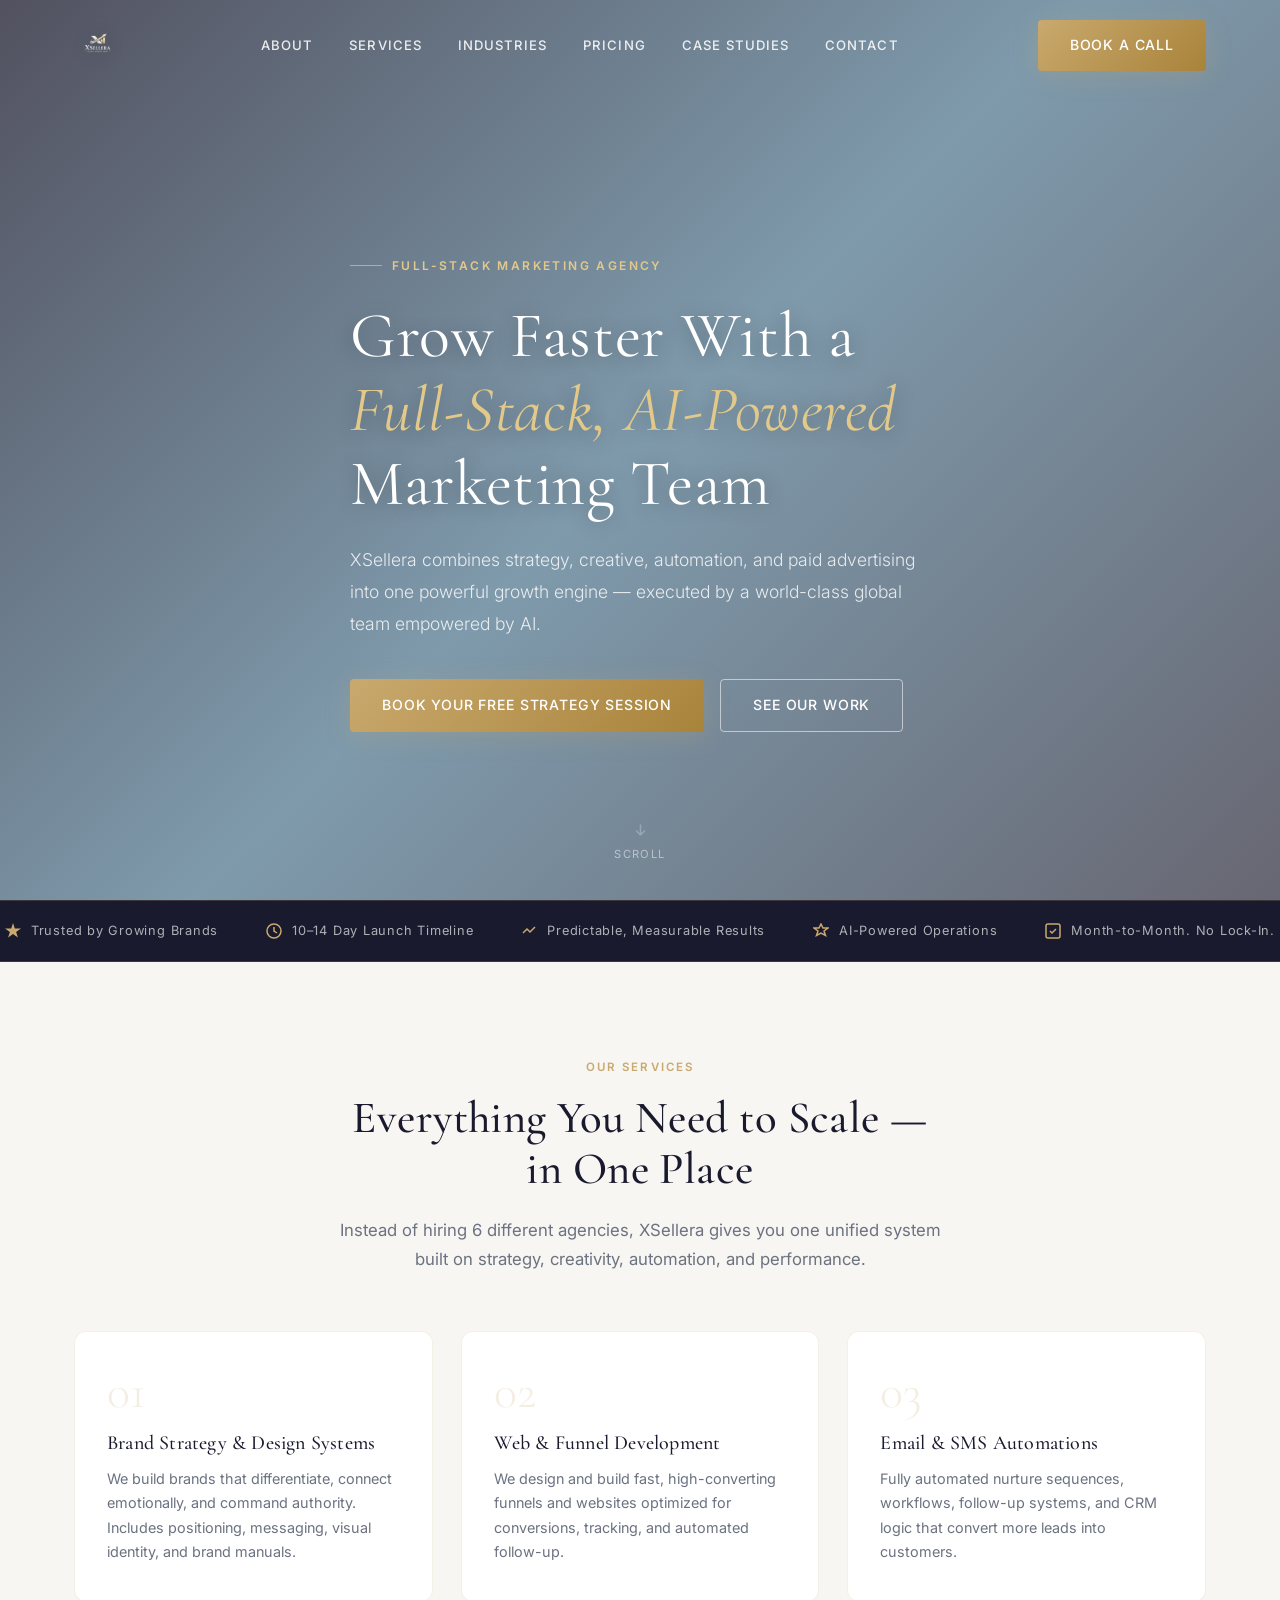
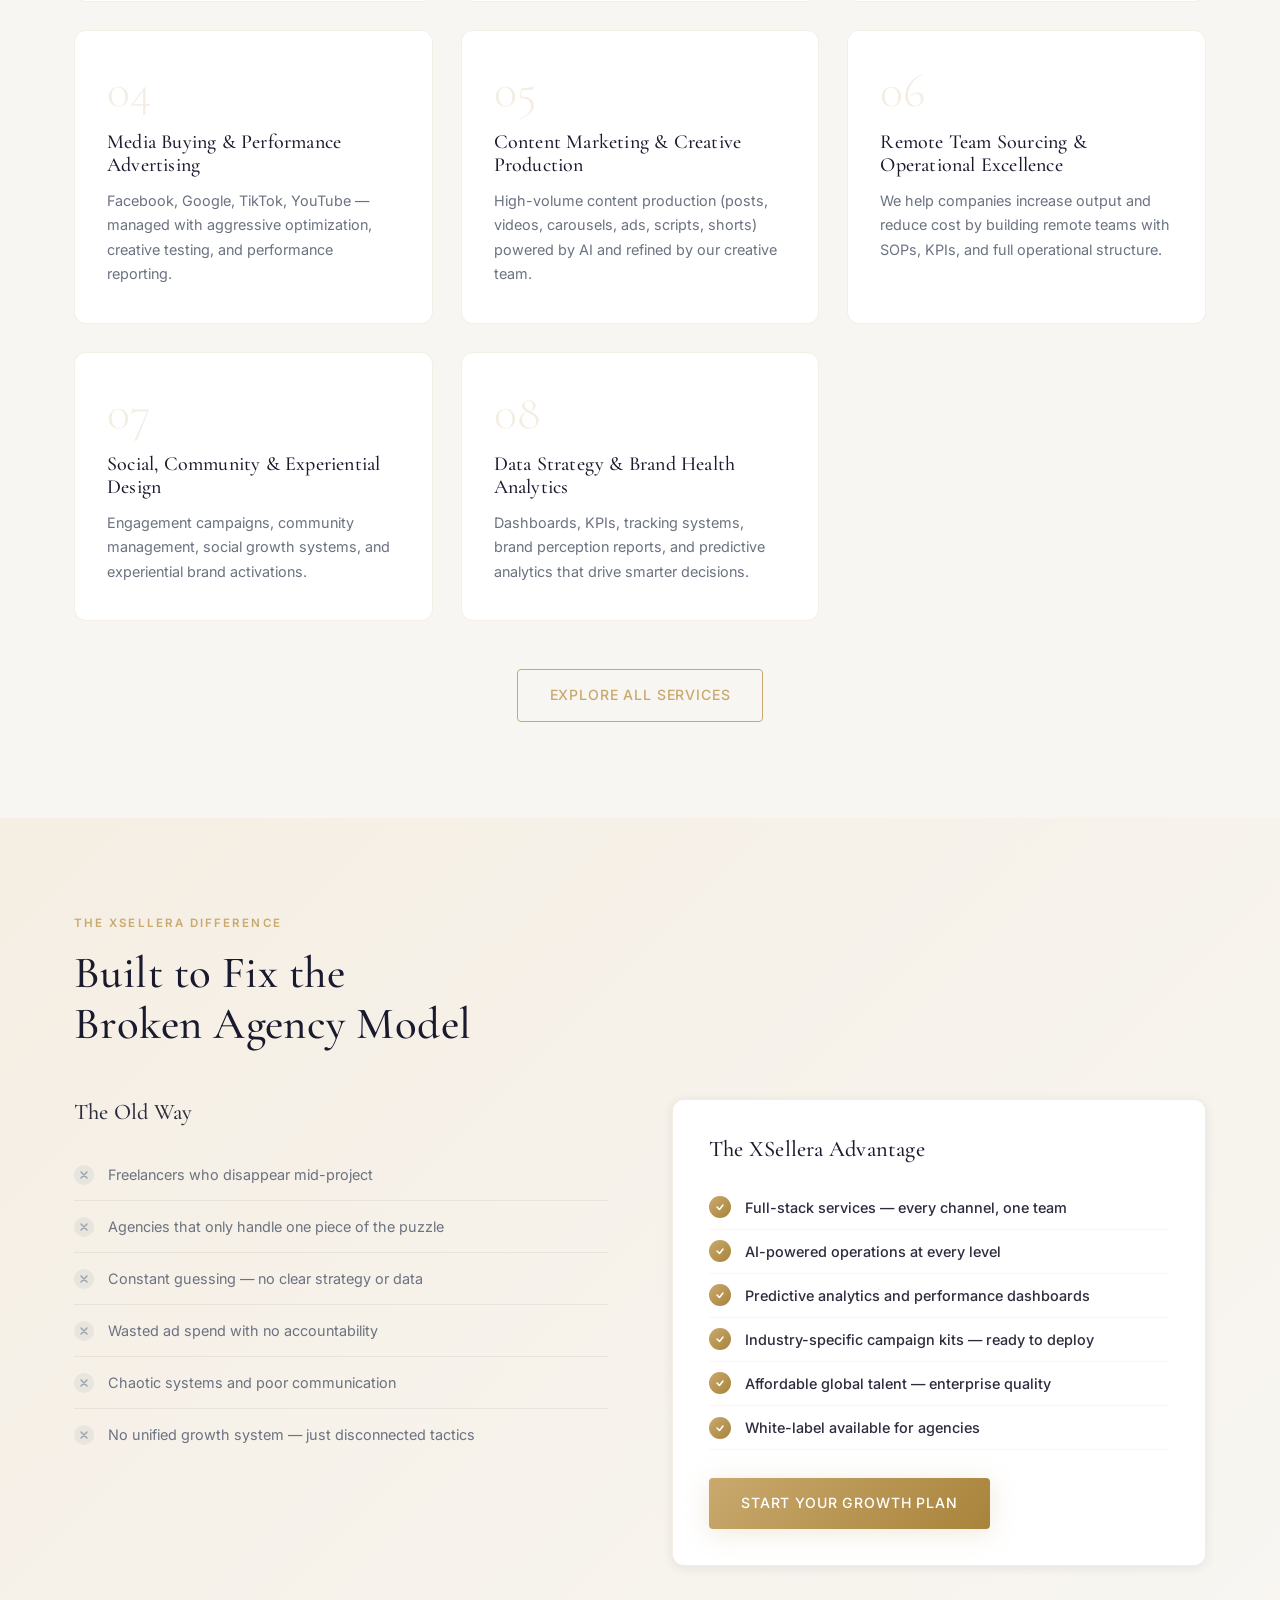
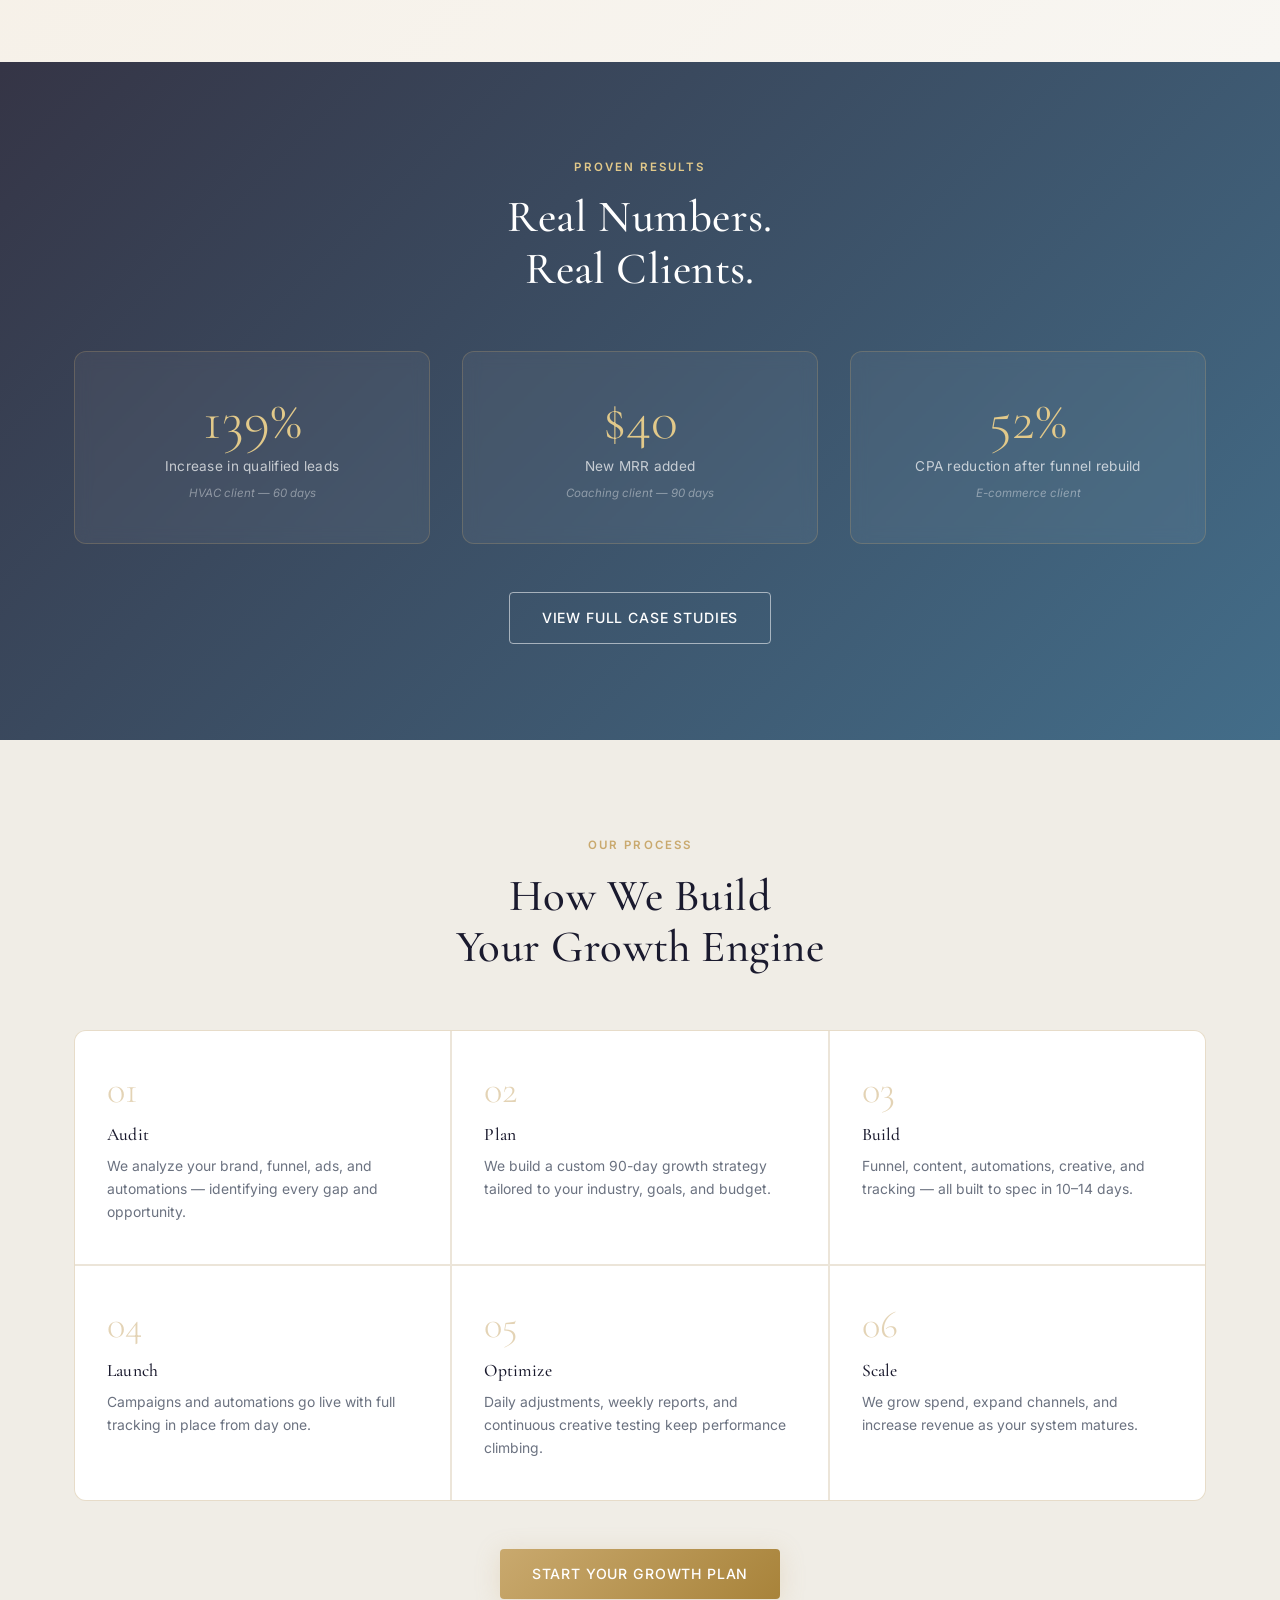
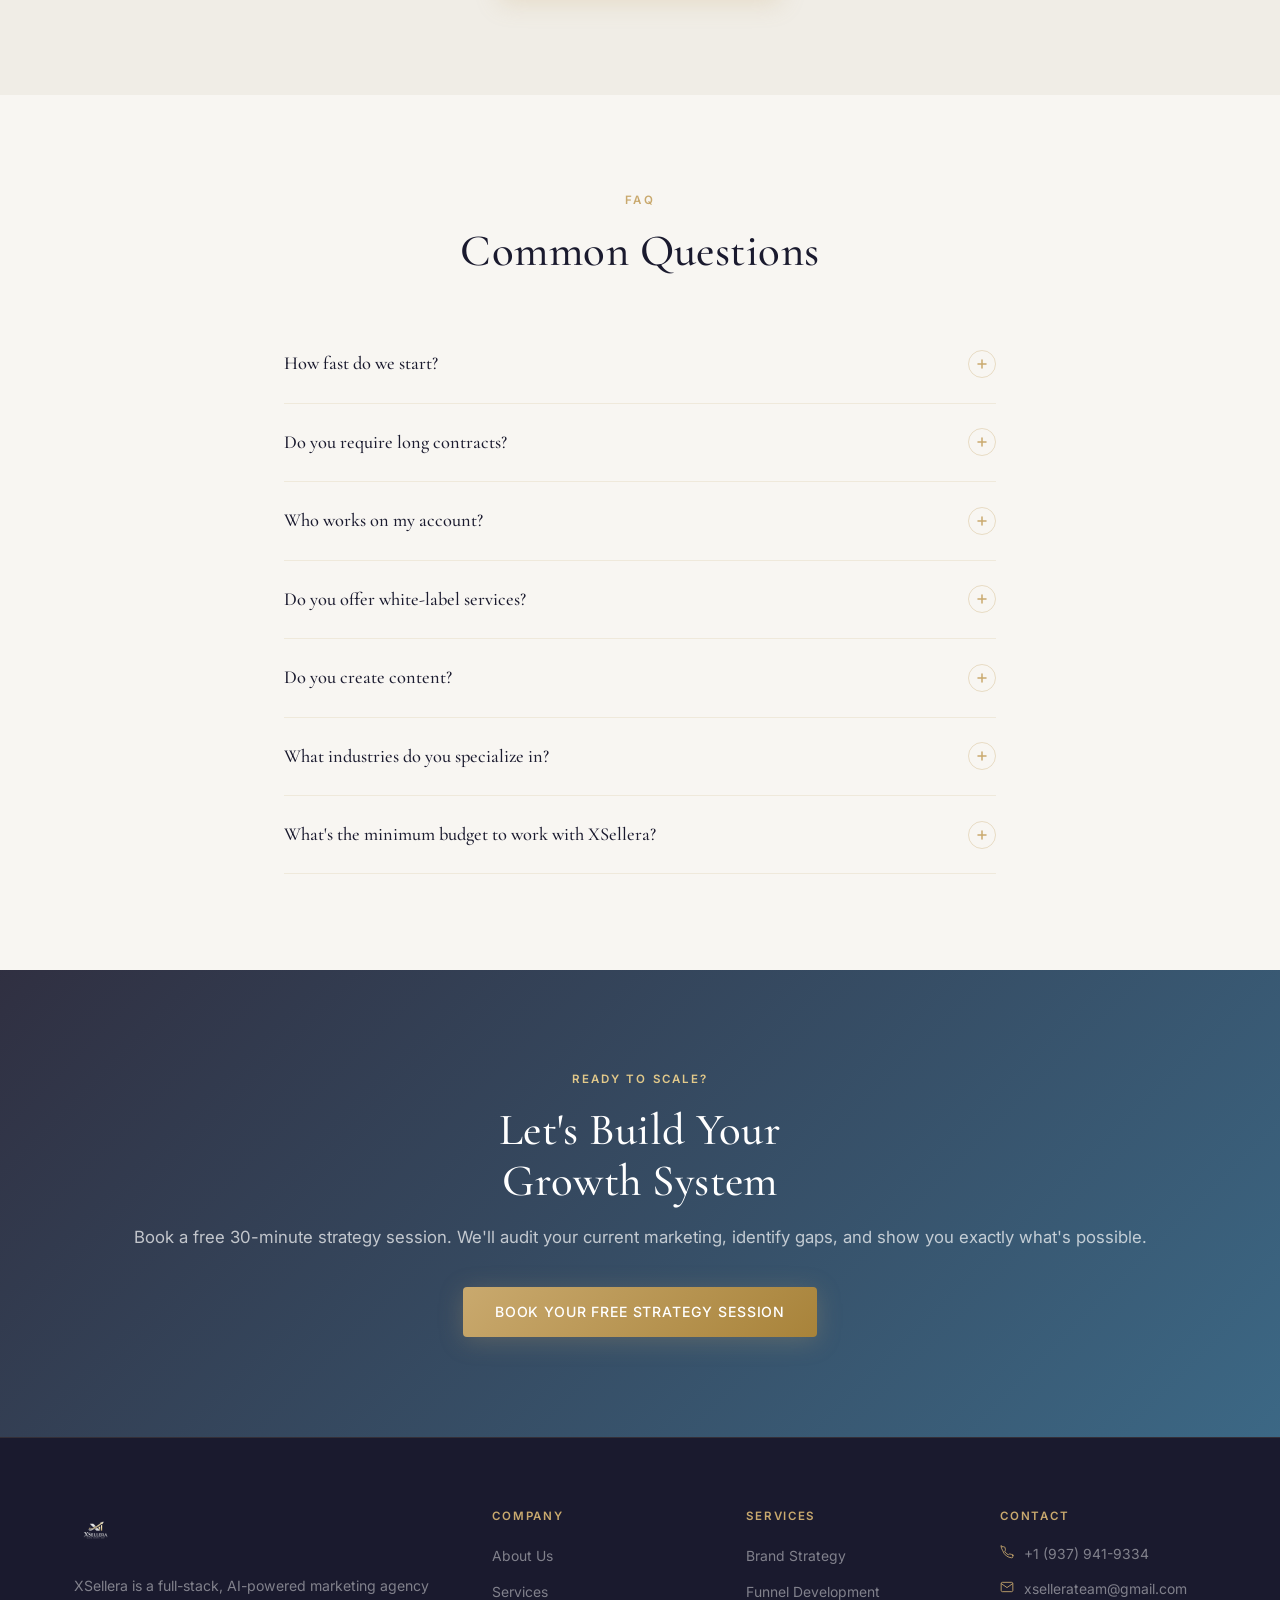
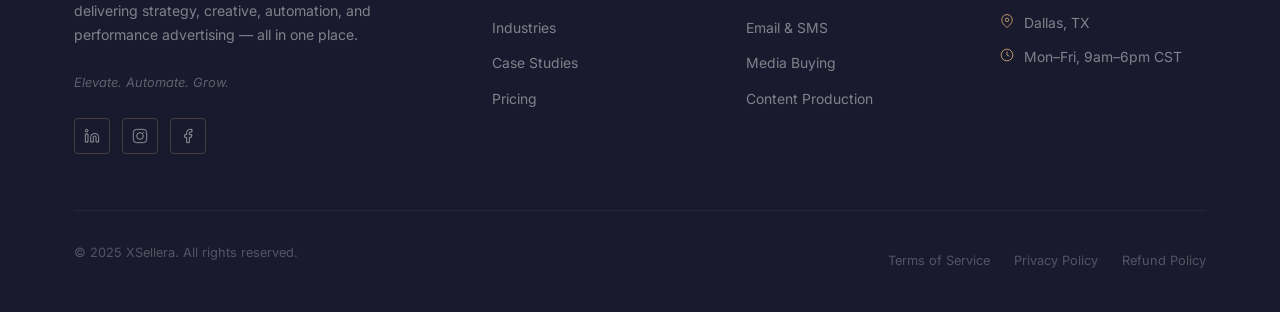
==== index.html @ cd5bc564 "Initial XSellera website launch" ====
<!DOCTYPE html>
<html lang="en">
<head>
  <meta charset="UTF-8" />
  <meta name="viewport" content="width=device-width, initial-scale=1.0" />
  <title>XSellera — Elevate. Automate. Grow.</title>
  <meta name="description" content="XSellera combines strategy, creative, automation, and paid advertising into one powerful growth engine — executed by a world-class global team empowered by AI." />
  <link rel="stylesheet" href="css/style.css" />
  <link rel="icon" type="image/png" href="images/XSellera_logo2.png" />
</head>
<body>

<!-- ── NAVIGATION ── -->
<nav class="nav" id="nav">
  <div class="nav-inner">
    <a href="index.html" class="nav-logo">
      <img src="images/XSellera_logo2.png" alt="XSellera" />
    </a>
    <div class="nav-links">
      <a href="about.html">About</a>
      <a href="services.html">Services</a>
      <a href="industries.html">Industries</a>
      <a href="pricing.html">Pricing</a>
      <a href="case-studies.html">Case Studies</a>
      <a href="contact.html">Contact</a>
    </div>
    <div class="nav-cta">
      <a href="https://calendar.app.google/ZjDUH3MxkTVkKUDi7" target="_blank" class="btn btn-primary">Book a Call</a>
    </div>
    <div class="nav-hamburger" id="hamburger" aria-label="Menu">
      <span></span><span></span><span></span>
    </div>
  </div>
</nav>

<!-- ── MOBILE MENU ── -->
<div class="mobile-menu" id="mobileMenu">
  <button class="mobile-close" id="mobileClose">&times;</button>
  <a href="about.html">About</a>
  <a href="services.html">Services</a>
  <a href="industries.html">Industries</a>
  <a href="pricing.html">Pricing</a>
  <a href="case-studies.html">Case Studies</a>
  <a href="contact.html">Contact</a>
  <a href="https://calendar.app.google/ZjDUH3MxkTVkKUDi7" target="_blank" class="btn btn-primary" style="margin-top:16px;">Book a Call</a>
</div>

<!-- ── HERO ── -->
<section class="hero">
  <div class="hero-bg" style="background-image: url('https://images.unsplash.com/photo-1505118380757-91f5f5632de0?w=1920&q=85&fit=crop');"></div>
  <div class="hero-overlay"></div>
  <div class="hero-content container">
    <div class="hero-tag">Full-Stack Marketing Agency</div>
    <h1>Grow Faster With a<br><em>Full-Stack, AI-Powered</em><br>Marketing Team</h1>
    <p class="hero-sub">XSellera combines strategy, creative, automation, and paid advertising into one powerful growth engine — executed by a world-class global team empowered by AI.</p>
    <div class="hero-ctas">
      <a href="https://calendar.app.google/ZjDUH3MxkTVkKUDi7" target="_blank" class="btn btn-primary">Book Your Free Strategy Session</a>
      <a href="case-studies.html" class="btn btn-outline">See Our Work</a>
    </div>
  </div>
  <div class="hero-scroll">
    <svg width="16" height="16" viewBox="0 0 16 16" fill="none"><path d="M8 3v10M4 9l4 4 4-4" stroke="currentColor" stroke-width="1.5" stroke-linecap="round" stroke-linejoin="round"/></svg>
    Scroll
  </div>
</section>

<!-- ── TRUST BAR ── -->
<div class="trust-bar">
  <div class="trust-bar-inner">
    <div class="trust-item">
      <svg width="16" height="16" viewBox="0 0 16 16" fill="currentColor"><path d="M8 0l1.8 5.4H16l-4.9 3.5 1.8 5.5L8 11 3.1 14.4l1.8-5.5L0 5.4h6.2z"/></svg>
      Trusted by Growing Brands
    </div>
    <div class="trust-item">
      <svg width="16" height="16" viewBox="0 0 16 16" fill="none" stroke="currentColor" stroke-width="1.5"><circle cx="8" cy="8" r="7"/><path d="M8 4v4l3 2"/></svg>
      10–14 Day Launch Timeline
    </div>
    <div class="trust-item">
      <svg width="16" height="16" viewBox="0 0 16 16" fill="none" stroke="currentColor" stroke-width="1.5"><path d="M2 10l4-4 3 3 5-5"/></svg>
      Predictable, Measurable Results
    </div>
    <div class="trust-item">
      <svg width="16" height="16" viewBox="0 0 16 16" fill="none" stroke="currentColor" stroke-width="1.5"><path d="M8 1l2 4h5l-4 3 1.5 4.5L8 10l-4.5 2.5L5 8 1 5h5z"/></svg>
      AI-Powered Operations
    </div>
    <div class="trust-item">
      <svg width="16" height="16" viewBox="0 0 16 16" fill="none" stroke="currentColor" stroke-width="1.5"><rect x="1" y="1" width="14" height="14" rx="2"/><path d="M5 8l2 2 4-4"/></svg>
      Month-to-Month. No Lock-In.
    </div>
  </div>
</div>

<!-- ── WHAT WE DO ── -->
<section class="section services-section">
  <div class="container">
    <div class="text-center" style="margin-bottom: 56px;">
      <span class="section-label">Our Services</span>
      <h2 class="section-title fade-up">Everything You Need to Scale —<br>in One Place</h2>
      <p class="section-subtitle fade-up fade-up-delay-1" style="margin: 0 auto;">Instead of hiring 6 different agencies, XSellera gives you one unified system built on strategy, creativity, automation, and performance.</p>
    </div>
    <div class="grid-auto">
      <div class="service-card fade-up">
        <div class="service-number">01</div>
        <h3>Brand Strategy &amp; Design Systems</h3>
        <p>We build brands that differentiate, connect emotionally, and command authority. Includes positioning, messaging, visual identity, and brand manuals.</p>
      </div>
      <div class="service-card fade-up fade-up-delay-1">
        <div class="service-number">02</div>
        <h3>Web &amp; Funnel Development</h3>
        <p>We design and build fast, high-converting funnels and websites optimized for conversions, tracking, and automated follow-up.</p>
      </div>
      <div class="service-card fade-up fade-up-delay-2">
        <div class="service-number">03</div>
        <h3>Email &amp; SMS Automations</h3>
        <p>Fully automated nurture sequences, workflows, follow-up systems, and CRM logic that convert more leads into customers.</p>
      </div>
      <div class="service-card fade-up">
        <div class="service-number">04</div>
        <h3>Media Buying &amp; Performance Advertising</h3>
        <p>Facebook, Google, TikTok, YouTube — managed with aggressive optimization, creative testing, and performance reporting.</p>
      </div>
      <div class="service-card fade-up fade-up-delay-1">
        <div class="service-number">05</div>
        <h3>Content Marketing &amp; Creative Production</h3>
        <p>High-volume content production (posts, videos, carousels, ads, scripts, shorts) powered by AI and refined by our creative team.</p>
      </div>
      <div class="service-card fade-up fade-up-delay-2">
        <div class="service-number">06</div>
        <h3>Remote Team Sourcing &amp; Operational Excellence</h3>
        <p>We help companies increase output and reduce cost by building remote teams with SOPs, KPIs, and full operational structure.</p>
      </div>
      <div class="service-card fade-up">
        <div class="service-number">07</div>
        <h3>Social, Community &amp; Experiential Design</h3>
        <p>Engagement campaigns, community management, social growth systems, and experiential brand activations.</p>
      </div>
      <div class="service-card fade-up fade-up-delay-1">
        <div class="service-number">08</div>
        <h3>Data Strategy &amp; Brand Health Analytics</h3>
        <p>Dashboards, KPIs, tracking systems, brand perception reports, and predictive analytics that drive smarter decisions.</p>
      </div>
    </div>
    <div class="text-center" style="margin-top: 48px;">
      <a href="services.html" class="btn btn-outline-gold">Explore All Services</a>
    </div>
  </div>
</section>

<!-- ── WHY XSELLERA ── -->
<section class="section why-section">
  <div class="container">
    <span class="section-label">The XSellera Difference</span>
    <h2 class="section-title fade-up">Built to Fix the<br>Broken Agency Model</h2>
    <div class="why-split" style="margin-top: 48px;">
      <div class="why-problems fade-up">
        <h3>The Old Way</h3>
        <div class="problem-item">
          <div class="problem-icon"><svg width="10" height="10" viewBox="0 0 10 10" fill="none"><path d="M2 2l6 6M8 2L2 8" stroke="currentColor" stroke-width="1.5" stroke-linecap="round"/></svg></div>
          <p>Freelancers who disappear mid-project</p>
        </div>
        <div class="problem-item">
          <div class="problem-icon"><svg width="10" height="10" viewBox="0 0 10 10" fill="none"><path d="M2 2l6 6M8 2L2 8" stroke="currentColor" stroke-width="1.5" stroke-linecap="round"/></svg></div>
          <p>Agencies that only handle one piece of the puzzle</p>
        </div>
        <div class="problem-item">
          <div class="problem-icon"><svg width="10" height="10" viewBox="0 0 10 10" fill="none"><path d="M2 2l6 6M8 2L2 8" stroke="currentColor" stroke-width="1.5" stroke-linecap="round"/></svg></div>
          <p>Constant guessing — no clear strategy or data</p>
        </div>
        <div class="problem-item">
          <div class="problem-icon"><svg width="10" height="10" viewBox="0 0 10 10" fill="none"><path d="M2 2l6 6M8 2L2 8" stroke="currentColor" stroke-width="1.5" stroke-linecap="round"/></svg></div>
          <p>Wasted ad spend with no accountability</p>
        </div>
        <div class="problem-item">
          <div class="problem-icon"><svg width="10" height="10" viewBox="0 0 10 10" fill="none"><path d="M2 2l6 6M8 2L2 8" stroke="currentColor" stroke-width="1.5" stroke-linecap="round"/></svg></div>
          <p>Chaotic systems and poor communication</p>
        </div>
        <div class="problem-item">
          <div class="problem-icon"><svg width="10" height="10" viewBox="0 0 10 10" fill="none"><path d="M2 2l6 6M8 2L2 8" stroke="currentColor" stroke-width="1.5" stroke-linecap="round"/></svg></div>
          <p>No unified growth system — just disconnected tactics</p>
        </div>
      </div>
      <div class="advantage-card fade-up fade-up-delay-1">
        <h3>The XSellera Advantage</h3>
        <div class="advantage-item">
          <div class="check"><svg width="10" height="10" viewBox="0 0 10 10" fill="none"><path d="M2 5l2.5 2.5L8 3" stroke="currentColor" stroke-width="1.5" stroke-linecap="round" stroke-linejoin="round"/></svg></div>
          <span>Full-stack services — every channel, one team</span>
        </div>
        <div class="advantage-item">
          <div class="check"><svg width="10" height="10" viewBox="0 0 10 10" fill="none"><path d="M2 5l2.5 2.5L8 3" stroke="currentColor" stroke-width="1.5" stroke-linecap="round" stroke-linejoin="round"/></svg></div>
          <span>AI-powered operations at every level</span>
        </div>
        <div class="advantage-item">
          <div class="check"><svg width="10" height="10" viewBox="0 0 10 10" fill="none"><path d="M2 5l2.5 2.5L8 3" stroke="currentColor" stroke-width="1.5" stroke-linecap="round" stroke-linejoin="round"/></svg></div>
          <span>Predictive analytics and performance dashboards</span>
        </div>
        <div class="advantage-item">
          <div class="check"><svg width="10" height="10" viewBox="0 0 10 10" fill="none"><path d="M2 5l2.5 2.5L8 3" stroke="currentColor" stroke-width="1.5" stroke-linecap="round" stroke-linejoin="round"/></svg></div>
          <span>Industry-specific campaign kits — ready to deploy</span>
        </div>
        <div class="advantage-item">
          <div class="check"><svg width="10" height="10" viewBox="0 0 10 10" fill="none"><path d="M2 5l2.5 2.5L8 3" stroke="currentColor" stroke-width="1.5" stroke-linecap="round" stroke-linejoin="round"/></svg></div>
          <span>Affordable global talent — enterprise quality</span>
        </div>
        <div class="advantage-item">
          <div class="check"><svg width="10" height="10" viewBox="0 0 10 10" fill="none"><path d="M2 5l2.5 2.5L8 3" stroke="currentColor" stroke-width="1.5" stroke-linecap="round" stroke-linejoin="round"/></svg></div>
          <span>White-label available for agencies</span>
        </div>
        <div style="margin-top: 28px;">
          <a href="https://calendar.app.google/ZjDUH3MxkTVkKUDi7" target="_blank" class="btn btn-primary">Start Your Growth Plan</a>
        </div>
      </div>
    </div>
  </div>
</section>

<!-- ── RESULTS ── -->
<section class="section results-section">
  <div class="results-overlay"></div>
  <div class="container">
    <div class="text-center" style="margin-bottom: 56px;">
      <span class="section-label" style="color: var(--gold-light);">Proven Results</span>
      <h2 class="section-title fade-up text-white">Real Numbers.<br>Real Clients.</h2>
    </div>
    <div class="grid-3">
      <div class="stat-card fade-up">
        <div class="stat-number" data-count="139" data-suffix="%">139%</div>
        <div class="stat-label">Increase in qualified leads</div>
        <div class="stat-context">HVAC client — 60 days</div>
      </div>
      <div class="stat-card fade-up fade-up-delay-1">
        <div class="stat-number" data-prefix="$" data-count="40">$40K</div>
        <div class="stat-label">New MRR added</div>
        <div class="stat-context">Coaching client — 90 days</div>
      </div>
      <div class="stat-card fade-up fade-up-delay-2">
        <div class="stat-number" data-count="52" data-suffix="%">52%</div>
        <div class="stat-label">CPA reduction after funnel rebuild</div>
        <div class="stat-context">E-commerce client</div>
      </div>
    </div>
    <div class="text-center" style="margin-top: 48px;">
      <a href="case-studies.html" class="btn btn-outline">View Full Case Studies</a>
    </div>
  </div>
</section>

<!-- ── HOW IT WORKS ── -->
<section class="section process-section">
  <div class="container">
    <div class="text-center" style="margin-bottom: 56px;">
      <span class="section-label">Our Process</span>
      <h2 class="section-title fade-up">How We Build<br>Your Growth Engine</h2>
    </div>
    <div class="process-grid fade-up">
      <div class="process-step">
        <div class="step-num">01</div>
        <h4>Audit</h4>
        <p>We analyze your brand, funnel, ads, and automations — identifying every gap and opportunity.</p>
      </div>
      <div class="process-step">
        <div class="step-num">02</div>
        <h4>Plan</h4>
        <p>We build a custom 90-day growth strategy tailored to your industry, goals, and budget.</p>
      </div>
      <div class="process-step">
        <div class="step-num">03</div>
        <h4>Build</h4>
        <p>Funnel, content, automations, creative, and tracking — all built to spec in 10–14 days.</p>
      </div>
      <div class="process-step">
        <div class="step-num">04</div>
        <h4>Launch</h4>
        <p>Campaigns and automations go live with full tracking in place from day one.</p>
      </div>
      <div class="process-step">
        <div class="step-num">05</div>
        <h4>Optimize</h4>
        <p>Daily adjustments, weekly reports, and continuous creative testing keep performance climbing.</p>
      </div>
      <div class="process-step">
        <div class="step-num">06</div>
        <h4>Scale</h4>
        <p>We grow spend, expand channels, and increase revenue as your system matures.</p>
      </div>
    </div>
    <div class="text-center" style="margin-top: 48px;">
      <a href="https://calendar.app.google/ZjDUH3MxkTVkKUDi7" target="_blank" class="btn btn-primary">Start Your Growth Plan</a>
    </div>
  </div>
</section>

<!-- ── FAQ ── -->
<section class="section faq-section">
  <div class="container" style="max-width: 760px;">
    <div class="text-center" style="margin-bottom: 48px;">
      <span class="section-label">FAQ</span>
      <h2 class="section-title fade-up">Common Questions</h2>
    </div>
    <div class="faq-item">
      <div class="faq-question">How fast do we start?<div class="faq-icon"><svg width="12" height="12" viewBox="0 0 12 12" fill="none"><path d="M6 2v8M2 6h8" stroke="currentColor" stroke-width="1.5" stroke-linecap="round"/></svg></div></div>
      <div class="faq-answer"><div class="faq-answer-inner">We launch within 10–14 days after onboarding is complete. Our team moves fast — you'll have a 90-day plan, funnel structure, and campaign setup ready before most agencies even finish their intake call.</div></div>
    </div>
    <div class="faq-item">
      <div class="faq-question">Do you require long contracts?<div class="faq-icon"><svg width="12" height="12" viewBox="0 0 12 12" fill="none"><path d="M6 2v8M2 6h8" stroke="currentColor" stroke-width="1.5" stroke-linecap="round"/></svg></div></div>
      <div class="faq-answer"><div class="faq-answer-inner">No. All services are month-to-month with a 30-day cancellation notice. We earn your continued business through results, not contractual obligations.</div></div>
    </div>
    <div class="faq-item">
      <div class="faq-question">Who works on my account?<div class="faq-icon"><svg width="12" height="12" viewBox="0 0 12 12" fill="none"><path d="M6 2v8M2 6h8" stroke="currentColor" stroke-width="1.5" stroke-linecap="round"/></svg></div></div>
      <div class="faq-answer"><div class="faq-answer-inner">A dedicated pod assigned to your brand: a Project Manager, Client Success Coordinator, Designer, Copywriter, Automation Specialist, and Media Buyer — all working under a single unified strategy.</div></div>
    </div>
    <div class="faq-item">
      <div class="faq-question">Do you offer white-label services?<div class="faq-icon"><svg width="12" height="12" viewBox="0 0 12 12" fill="none"><path d="M6 2v8M2 6h8" stroke="currentColor" stroke-width="1.5" stroke-linecap="round"/></svg></div></div>
      <div class="faq-answer"><div class="faq-answer-inner">Yes — we offer fully white-label services for agencies and consultants who want to resell our capabilities under their own brand. Contact us for partnership details.</div></div>
    </div>
    <div class="faq-item">
      <div class="faq-question">Do you create content?<div class="faq-icon"><svg width="12" height="12" viewBox="0 0 12 12" fill="none"><path d="M6 2v8M2 6h8" stroke="currentColor" stroke-width="1.5" stroke-linecap="round"/></svg></div></div>
      <div class="faq-answer"><div class="faq-answer-inner">Yes — we produce up to 30–60 content pieces per month depending on your plan: short-form videos, reels, carousels, ad creatives, scripts, and more. All powered by AI and refined by our creative team.</div></div>
    </div>
    <div class="faq-item">
      <div class="faq-question">What industries do you specialize in?<div class="faq-icon"><svg width="12" height="12" viewBox="0 0 12 12" fill="none"><path d="M6 2v8M2 6h8" stroke="currentColor" stroke-width="1.5" stroke-linecap="round"/></svg></div></div>
      <div class="faq-answer"><div class="faq-answer-inner">HVAC & Home Services, Real Estate, E-commerce, Coaching & Consulting, Construction & Trades, Transportation & Logistics, Medical & MedSpa, and Auto Repair. Each industry has a pre-built campaign kit ready to deploy.</div></div>
    </div>
    <div class="faq-item">
      <div class="faq-question">What's the minimum budget to work with XSellera?<div class="faq-icon"><svg width="12" height="12" viewBox="0 0 12 12" fill="none"><path d="M6 2v8M2 6h8" stroke="currentColor" stroke-width="1.5" stroke-linecap="round"/></svg></div></div>
      <div class="faq-answer"><div class="faq-answer-inner">Our Starter Package begins at $1,400/mo. We recommend a minimum ad spend of $1,500–$3,000/mo on top of the management fee to see meaningful results. Book a strategy call and we'll help you find the right fit.</div></div>
    </div>
  </div>
</section>

<!-- ── CTA BANNER ── -->
<section class="cta-banner">
  <div class="cta-overlay"></div>
  <div class="container">
    <span class="section-label" style="color: var(--gold-light);">Ready to Scale?</span>
    <h2>Let's Build Your<br>Growth System</h2>
    <p>Book a free 30-minute strategy session. We'll audit your current marketing, identify gaps, and show you exactly what's possible.</p>
    <a href="https://calendar.app.google/ZjDUH3MxkTVkKUDi7" target="_blank" class="btn btn-primary">Book Your Free Strategy Session</a>
  </div>
</section>

<!-- ── FOOTER ── -->
<footer class="footer">
  <div class="container">
    <div class="footer-grid">
      <div class="footer-brand">
        <img src="images/XSellera_logo2.png" alt="XSellera" />
        <p>XSellera is a full-stack, AI-powered marketing agency delivering strategy, creative, automation, and performance advertising — all in one place.</p>
        <p style="font-size:0.8rem; color: rgba(255,255,255,0.3); font-style:italic;">Elevate. Automate. Grow.</p>
        <div class="footer-social" style="margin-top: 16px;">
          <a href="#" class="social-link" aria-label="LinkedIn"><svg width="16" height="16" viewBox="0 0 24 24" fill="none" stroke="currentColor" stroke-width="1.5"><path d="M16 8a6 6 0 016 6v7h-4v-7a2 2 0 00-2-2 2 2 0 00-2 2v7h-4v-7a6 6 0 016-6zM2 9h4v12H2z"/><circle cx="4" cy="4" r="2"/></svg></a>
          <a href="#" class="social-link" aria-label="Instagram"><svg width="16" height="16" viewBox="0 0 24 24" fill="none" stroke="currentColor" stroke-width="1.5"><rect x="2" y="2" width="20" height="20" rx="5"/><circle cx="12" cy="12" r="5"/><circle cx="17.5" cy="6.5" r="1" fill="currentColor" stroke="none"/></svg></a>
          <a href="#" class="social-link" aria-label="Facebook"><svg width="16" height="16" viewBox="0 0 24 24" fill="none" stroke="currentColor" stroke-width="1.5"><path d="M18 2h-3a5 5 0 00-5 5v3H7v4h3v8h4v-8h3l1-4h-4V7a1 1 0 011-1h3z"/></svg></a>
        </div>
      </div>
      <div class="footer-col">
        <h5>Company</h5>
        <ul>
          <li><a href="about.html">About Us</a></li>
          <li><a href="services.html">Services</a></li>
          <li><a href="industries.html">Industries</a></li>
          <li><a href="case-studies.html">Case Studies</a></li>
          <li><a href="pricing.html">Pricing</a></li>
        </ul>
      </div>
      <div class="footer-col">
        <h5>Services</h5>
        <ul>
          <li><a href="services.html">Brand Strategy</a></li>
          <li><a href="services.html">Funnel Development</a></li>
          <li><a href="services.html">Email &amp; SMS</a></li>
          <li><a href="services.html">Media Buying</a></li>
          <li><a href="services.html">Content Production</a></li>
        </ul>
      </div>
      <div class="footer-col">
        <h5>Contact</h5>
        <div class="footer-contact-item">
          <svg width="14" height="14" viewBox="0 0 24 24" fill="none" stroke="currentColor" stroke-width="1.5"><path d="M22 16.92v3a2 2 0 01-2.18 2 19.79 19.79 0 01-8.63-3.07A19.5 19.5 0 014.69 9.81a19.79 19.79 0 01-3.07-8.67A2 2 0 013.6 3h3a2 2 0 012 1.72c.127.96.361 1.903.7 2.81a2 2 0 01-.45 2.11L7.91 10.6a16 16 0 006.29 6.29l.96-.96a2 2 0 012.11-.45c.907.339 1.85.573 2.81.7A2 2 0 0122 18.92v-2z"/></svg>
          <a href="tel:+19379419334">+1 (937) 941-9334</a>
        </div>
        <div class="footer-contact-item">
          <svg width="14" height="14" viewBox="0 0 24 24" fill="none" stroke="currentColor" stroke-width="1.5"><path d="M4 4h16c1.1 0 2 .9 2 2v12c0 1.1-.9 2-2 2H4c-1.1 0-2-.9-2-2V6c0-1.1.9-2 2-2z"/><polyline points="22,6 12,13 2,6"/></svg>
          <a href="mailto:xsellerateam@gmail.com">xsellerateam@gmail.com</a>
        </div>
        <div class="footer-contact-item">
          <svg width="14" height="14" viewBox="0 0 24 24" fill="none" stroke="currentColor" stroke-width="1.5"><path d="M21 10c0 7-9 13-9 13s-9-6-9-13a9 9 0 0118 0z"/><circle cx="12" cy="10" r="3"/></svg>
          <span>Dallas, TX</span>
        </div>
        <div class="footer-contact-item">
          <svg width="14" height="14" viewBox="0 0 24 24" fill="none" stroke="currentColor" stroke-width="1.5"><circle cx="12" cy="12" r="10"/><path d="M12 6v6l4 2"/></svg>
          <span>Mon–Fri, 9am–6pm CST</span>
        </div>
      </div>
    </div>
    <div class="footer-bottom">
      <p class="footer-copy">&copy; 2025 XSellera. All rights reserved.</p>
      <div class="footer-legal">
        <a href="legal.html#terms">Terms of Service</a>
        <a href="legal.html#privacy">Privacy Policy</a>
        <a href="legal.html#refund">Refund Policy</a>
      </div>
    </div>
  </div>
</footer>

<script src="js/main.js"></script>
</body>
</html>
---- css/style.css ----
/* ============================================
   XSELLERA — GLOBAL STYLES
   ============================================ */

@import url('https://fonts.googleapis.com/css2?family=Cormorant+Garamond:ital,wght@0,300;0,400;0,500;0,600;0,700;1,400;1,500&family=Inter:wght@300;400;500;600&display=swap');

:root {
  --cream:        #F8F6F2;
  --cream-dark:   #F0EDE6;
  --ocean-dark:   #1B4F72;
  --ocean-mid:    #2E86AB;
  --ocean-light:  #B8D8E8;
  --sand:         #E8D5B7;
  --sand-light:   #F5EEE3;
  --gold:         #C9A96E;
  --gold-light:   #E2C98A;
  --gold-dark:    #A8833A;
  --silver:       #9BA5AE;
  --silver-light: #C8D0D8;
  --dark:         #1A1A2E;
  --dark-mid:     #2C2C3E;
  --text-body:    #3A3A4A;
  --text-muted:   #6B7280;
  --white:        #FFFFFF;
  --font-heading: 'Cormorant Garamond', Georgia, serif;
  --font-body:    'Inter', system-ui, sans-serif;
  --transition:   0.3s ease;
  --shadow-sm:    0 2px 12px rgba(26, 26, 46, 0.08);
  --shadow-md:    0 8px 32px rgba(26, 26, 46, 0.12);
  --shadow-lg:    0 20px 60px rgba(26, 26, 46, 0.18);
  --gold-shadow:  0 4px 24px rgba(201, 169, 110, 0.25);
  --radius:       4px;
  --radius-lg:    12px;
}

*, *::before, *::after { box-sizing: border-box; margin: 0; padding: 0; }

html { scroll-behavior: smooth; font-size: 16px; }

body {
  font-family: var(--font-body);
  color: var(--text-body);
  background-color: var(--cream);
  line-height: 1.6;
  -webkit-font-smoothing: antialiased;
}

img { max-width: 100%; display: block; }
a { text-decoration: none; color: inherit; }
ul { list-style: none; }

/* ============================================
   TYPOGRAPHY
   ============================================ */

h1, h2, h3, h4, h5 {
  font-family: var(--font-heading);
  color: var(--dark);
  font-weight: 500;
  line-height: 1.15;
  letter-spacing: 0.01em;
}

h1 { font-size: clamp(2.4rem, 5vw, 4.2rem); }
h2 { font-size: clamp(1.9rem, 3.5vw, 3rem); }
h3 { font-size: clamp(1.3rem, 2.5vw, 1.8rem); }
h4 { font-size: 1.2rem; }

p { margin-bottom: 1rem; }
p:last-child { margin-bottom: 0; }

.text-gold { color: var(--gold); }
.text-ocean { color: var(--ocean-mid); }
.text-muted { color: var(--text-muted); }
.text-center { text-align: center; }
.text-white { color: var(--white); }

/* ============================================
   LAYOUT
   ============================================ */

.container {
  max-width: 1180px;
  margin: 0 auto;
  padding: 0 24px;
}

.section {
  padding: 96px 0;
}

.section-sm {
  padding: 64px 0;
}

.section-label {
  font-family: var(--font-body);
  font-size: 0.72rem;
  font-weight: 600;
  letter-spacing: 0.18em;
  text-transform: uppercase;
  color: var(--gold);
  margin-bottom: 16px;
  display: block;
}

.section-title {
  margin-bottom: 20px;
}

.section-subtitle {
  font-size: 1.05rem;
  color: var(--text-muted);
  max-width: 620px;
  line-height: 1.75;
  margin-bottom: 56px;
}

.grid-2 { display: grid; grid-template-columns: repeat(2, 1fr); gap: 32px; }
.grid-3 { display: grid; grid-template-columns: repeat(3, 1fr); gap: 32px; }
.grid-4 { display: grid; grid-template-columns: repeat(4, 1fr); gap: 24px; }
.grid-auto { display: grid; grid-template-columns: repeat(auto-fit, minmax(280px, 1fr)); gap: 28px; }

/* ============================================
   BUTTONS
   ============================================ */

.btn {
  display: inline-flex;
  align-items: center;
  gap: 8px;
  padding: 14px 32px;
  font-family: var(--font-body);
  font-size: 0.88rem;
  font-weight: 500;
  letter-spacing: 0.06em;
  text-transform: uppercase;
  border-radius: var(--radius);
  transition: all var(--transition);
  cursor: pointer;
  border: none;
  white-space: nowrap;
}

.btn-primary {
  background: linear-gradient(135deg, var(--gold) 0%, var(--gold-dark) 100%);
  color: var(--white);
  box-shadow: var(--gold-shadow);
}

.btn-primary:hover {
  background: linear-gradient(135deg, var(--gold-light) 0%, var(--gold) 100%);
  box-shadow: 0 8px 32px rgba(201, 169, 110, 0.4);
  transform: translateY(-1px);
}

.btn-outline {
  background: transparent;
  color: var(--white);
  border: 1px solid rgba(255,255,255,0.55);
}

.btn-outline:hover {
  background: rgba(255,255,255,0.1);
  border-color: rgba(255,255,255,0.85);
}

.btn-outline-gold {
  background: transparent;
  color: var(--gold);
  border: 1px solid var(--gold);
}

.btn-outline-gold:hover {
  background: var(--gold);
  color: var(--white);
  box-shadow: var(--gold-shadow);
}

.btn-dark {
  background: var(--dark);
  color: var(--white);
}

.btn-dark:hover {
  background: var(--dark-mid);
  transform: translateY(-1px);
}

/* ============================================
   NAVIGATION
   ============================================ */

.nav {
  position: fixed;
  top: 0;
  left: 0;
  right: 0;
  z-index: 1000;
  padding: 20px 0;
  transition: all 0.4s ease;
}

.nav.scrolled {
  background: rgba(248, 246, 242, 0.97);
  backdrop-filter: blur(12px);
  -webkit-backdrop-filter: blur(12px);
  padding: 14px 0;
  box-shadow: var(--shadow-sm);
  border-bottom: 1px solid rgba(201, 169, 110, 0.15);
}

.nav-inner {
  display: flex;
  align-items: center;
  justify-content: space-between;
  max-width: 1180px;
  margin: 0 auto;
  padding: 0 24px;
}

.nav-logo img {
  height: 48px;
  width: auto;
  filter: drop-shadow(0 2px 8px rgba(0,0,0,0.25));
  transition: all var(--transition);
}

.nav.scrolled .nav-logo img {
  filter: none;
}

.nav-links {
  display: flex;
  align-items: center;
  gap: 36px;
}

.nav-links a {
  font-size: 0.82rem;
  font-weight: 500;
  letter-spacing: 0.08em;
  text-transform: uppercase;
  color: rgba(255,255,255,0.88);
  transition: color var(--transition);
  position: relative;
}

.nav-links a::after {
  content: '';
  position: absolute;
  bottom: -4px;
  left: 0;
  width: 0;
  height: 1px;
  background: var(--gold);
  transition: width var(--transition);
}

.nav-links a:hover::after { width: 100%; }
.nav-links a:hover { color: var(--white); }

.nav.scrolled .nav-links a {
  color: var(--dark-mid);
}
.nav.scrolled .nav-links a:hover {
  color: var(--gold);
}

.nav-cta {
  display: flex;
  align-items: center;
  gap: 16px;
}

.nav-hamburger {
  display: none;
  flex-direction: column;
  gap: 5px;
  cursor: pointer;
  padding: 4px;
}

.nav-hamburger span {
  display: block;
  width: 24px;
  height: 2px;
  background: var(--white);
  transition: all var(--transition);
  border-radius: 2px;
}

.nav.scrolled .nav-hamburger span { background: var(--dark); }

.mobile-menu {
  display: none;
  position: fixed;
  top: 0;
  left: 0;
  right: 0;
  bottom: 0;
  background: var(--dark);
  z-index: 999;
  flex-direction: column;
  align-items: center;
  justify-content: center;
  gap: 32px;
}

.mobile-menu.open { display: flex; }

.mobile-menu a {
  font-family: var(--font-heading);
  font-size: 2rem;
  color: var(--white);
  letter-spacing: 0.04em;
  transition: color var(--transition);
}

.mobile-menu a:hover { color: var(--gold); }

.mobile-close {
  position: absolute;
  top: 24px;
  right: 24px;
  font-size: 1.8rem;
  color: var(--white);
  cursor: pointer;
  background: none;
  border: none;
  line-height: 1;
}

/* ============================================
   HERO
   ============================================ */

.hero {
  position: relative;
  height: 100vh;
  min-height: 700px;
  display: flex;
  align-items: center;
  overflow: hidden;
}

.hero-bg {
  position: absolute;
  inset: 0;
  background-image: url('https://images.unsplash.com/photo-1505118380757-91f5f5632de0?w=1920&q=85&fit=crop');
  background-size: cover;
  background-position: center;
  background-attachment: fixed;
  transform: scale(1.05);
  transition: transform 8s ease-out;
}

.hero-bg.loaded { transform: scale(1); }

.hero-overlay {
  position: absolute;
  inset: 0;
  background: linear-gradient(
    135deg,
    rgba(26, 26, 46, 0.75) 0%,
    rgba(27, 79, 114, 0.55) 50%,
    rgba(26, 26, 46, 0.65) 100%
  );
}

.hero-content {
  position: relative;
  z-index: 2;
  max-width: 1180px;
  margin: 0 auto;
  padding: 0 24px;
  padding-top: 80px;
}

.hero-tag {
  display: inline-flex;
  align-items: center;
  gap: 10px;
  font-size: 0.75rem;
  font-weight: 600;
  letter-spacing: 0.2em;
  text-transform: uppercase;
  color: var(--gold-light);
  margin-bottom: 24px;
}

.hero-tag::before {
  content: '';
  display: block;
  width: 32px;
  height: 1px;
  background: var(--gold);
}

.hero h1 {
  color: var(--white);
  max-width: 760px;
  margin-bottom: 24px;
  font-weight: 400;
  text-shadow: 0 2px 20px rgba(0,0,0,0.3);
}

.hero h1 em {
  font-style: italic;
  color: var(--gold-light);
}

.hero-sub {
  font-size: 1.1rem;
  color: rgba(255,255,255,0.82);
  max-width: 580px;
  line-height: 1.8;
  margin-bottom: 40px;
  font-weight: 300;
}

.hero-ctas {
  display: flex;
  gap: 16px;
  flex-wrap: wrap;
}

.hero-scroll {
  position: absolute;
  bottom: 36px;
  left: 50%;
  transform: translateX(-50%);
  z-index: 2;
  display: flex;
  flex-direction: column;
  align-items: center;
  gap: 8px;
  color: rgba(255,255,255,0.5);
  font-size: 0.7rem;
  letter-spacing: 0.12em;
  text-transform: uppercase;
  animation: bounce 2s infinite;
}

.hero-scroll svg { opacity: 0.5; }

@keyframes bounce {
  0%, 100% { transform: translateX(-50%) translateY(0); }
  50% { transform: translateX(-50%) translateY(6px); }
}

/* ============================================
   TRUST BAR
   ============================================ */

.trust-bar {
  background: var(--dark);
  padding: 20px 0;
  border-top: 1px solid rgba(201,169,110,0.2);
  border-bottom: 1px solid rgba(201,169,110,0.2);
}

.trust-bar-inner {
  display: flex;
  align-items: center;
  justify-content: center;
  gap: 48px;
  flex-wrap: wrap;
}

.trust-item {
  display: flex;
  align-items: center;
  gap: 10px;
  color: rgba(255,255,255,0.65);
  font-size: 0.8rem;
  letter-spacing: 0.06em;
}

.trust-item svg { color: var(--gold); flex-shrink: 0; }

/* ============================================
   SERVICES GRID
   ============================================ */

.services-section { background: var(--cream); }

.service-card {
  background: var(--white);
  border: 1px solid rgba(201,169,110,0.18);
  border-radius: var(--radius-lg);
  padding: 36px 32px;
  transition: all var(--transition);
  position: relative;
  overflow: hidden;
}

.service-card::before {
  content: '';
  position: absolute;
  top: 0;
  left: 0;
  right: 0;
  height: 3px;
  background: linear-gradient(90deg, var(--gold) 0%, var(--silver-light) 100%);
  transform: scaleX(0);
  transform-origin: left;
  transition: transform var(--transition);
}

.service-card:hover::before { transform: scaleX(1); }

.service-card:hover {
  border-color: rgba(201,169,110,0.4);
  box-shadow: var(--shadow-md);
  transform: translateY(-4px);
}

.service-number {
  font-family: var(--font-heading);
  font-size: 3rem;
  font-weight: 300;
  color: rgba(201,169,110,0.2);
  line-height: 1;
  margin-bottom: 16px;
  transition: color var(--transition);
}

.service-card:hover .service-number { color: rgba(201,169,110,0.45); }

.service-card h3 {
  font-size: 1.25rem;
  margin-bottom: 12px;
  color: var(--dark);
}

.service-card p {
  font-size: 0.9rem;
  color: var(--text-muted);
  line-height: 1.7;
}

/* ============================================
   WHY XSELLERA
   ============================================ */

.why-section {
  background: linear-gradient(135deg, var(--sand-light) 0%, var(--cream) 100%);
}

.why-split {
  display: grid;
  grid-template-columns: 1fr 1fr;
  gap: 64px;
  align-items: start;
}

.why-problems h3 {
  font-size: 1.4rem;
  margin-bottom: 24px;
  color: var(--dark-mid);
}

.problem-item {
  display: flex;
  align-items: flex-start;
  gap: 14px;
  padding: 14px 0;
  border-bottom: 1px solid rgba(0,0,0,0.06);
}

.problem-item:last-child { border-bottom: none; }

.problem-icon {
  width: 20px;
  height: 20px;
  border-radius: 50%;
  background: rgba(155,165,174,0.15);
  display: flex;
  align-items: center;
  justify-content: center;
  flex-shrink: 0;
  margin-top: 2px;
}

.problem-icon svg { color: var(--silver); }

.problem-item p {
  font-size: 0.9rem;
  color: var(--text-muted);
  margin: 0;
}

.advantage-card {
  background: var(--white);
  border: 1px solid rgba(201,169,110,0.2);
  border-radius: var(--radius-lg);
  padding: 36px;
  box-shadow: var(--shadow-sm);
}

.advantage-card h3 {
  font-size: 1.4rem;
  margin-bottom: 24px;
  color: var(--dark);
}

.advantage-item {
  display: flex;
  align-items: center;
  gap: 14px;
  padding: 10px 0;
  border-bottom: 1px solid rgba(201,169,110,0.1);
}

.advantage-item:last-child { border-bottom: none; }

.check {
  width: 22px;
  height: 22px;
  border-radius: 50%;
  background: linear-gradient(135deg, var(--gold) 0%, var(--gold-dark) 100%);
  display: flex;
  align-items: center;
  justify-content: center;
  flex-shrink: 0;
}

.check svg { color: var(--white); }

.advantage-item span {
  font-size: 0.9rem;
  font-weight: 500;
  color: var(--dark-mid);
}

/* ============================================
   STATS / RESULTS
   ============================================ */

.results-section {
  background-image: url('https://images.unsplash.com/photo-1507525428034-b723cf961d3e?w=1920&q=85&fit=crop');
  background-size: cover;
  background-position: center;
  background-attachment: fixed;
  position: relative;
}

.results-overlay {
  position: absolute;
  inset: 0;
  background: linear-gradient(135deg, rgba(26,26,46,0.88) 0%, rgba(27,79,114,0.82) 100%);
}

.results-section .container { position: relative; z-index: 1; }

.stat-card {
  text-align: center;
  padding: 40px 24px;
  border: 1px solid rgba(201,169,110,0.25);
  border-radius: var(--radius-lg);
  background: rgba(255,255,255,0.05);
  backdrop-filter: blur(8px);
  -webkit-backdrop-filter: blur(8px);
  transition: all var(--transition);
}

.stat-card:hover {
  border-color: rgba(201,169,110,0.5);
  background: rgba(255,255,255,0.08);
  transform: translateY(-4px);
}

.stat-number {
  font-family: var(--font-heading);
  font-size: 3.5rem;
  font-weight: 300;
  color: var(--gold-light);
  line-height: 1;
  margin-bottom: 8px;
}

.stat-label {
  font-size: 0.85rem;
  color: rgba(255,255,255,0.7);
  line-height: 1.5;
  letter-spacing: 0.02em;
}

.stat-context {
  font-size: 0.72rem;
  color: rgba(255,255,255,0.4);
  margin-top: 8px;
  font-style: italic;
}

/* ============================================
   HOW IT WORKS
   ============================================ */

.process-section { background: var(--cream-dark); }

.process-grid {
  display: grid;
  grid-template-columns: repeat(3, 1fr);
  gap: 2px;
  background: rgba(201,169,110,0.1);
  border: 1px solid rgba(201,169,110,0.15);
  border-radius: var(--radius-lg);
  overflow: hidden;
}

.process-step {
  background: var(--white);
  padding: 40px 32px;
  transition: background var(--transition);
}

.process-step:hover { background: var(--sand-light); }

.step-num {
  font-family: var(--font-heading);
  font-size: 2.4rem;
  font-weight: 300;
  color: var(--gold);
  opacity: 0.5;
  line-height: 1;
  margin-bottom: 16px;
}

.process-step h4 {
  font-size: 1.1rem;
  margin-bottom: 10px;
  color: var(--dark);
}

.process-step p {
  font-size: 0.87rem;
  color: var(--text-muted);
  line-height: 1.65;
  margin: 0;
}

/* ============================================
   FAQ
   ============================================ */

.faq-section { background: var(--cream); }

.faq-item {
  border-bottom: 1px solid rgba(201,169,110,0.18);
}

.faq-question {
  display: flex;
  justify-content: space-between;
  align-items: center;
  padding: 24px 0;
  cursor: pointer;
  font-family: var(--font-heading);
  font-size: 1.15rem;
  color: var(--dark);
  font-weight: 500;
  gap: 16px;
  transition: color var(--transition);
}

.faq-question:hover { color: var(--gold-dark); }

.faq-icon {
  width: 28px;
  height: 28px;
  border: 1px solid rgba(201,169,110,0.35);
  border-radius: 50%;
  display: flex;
  align-items: center;
  justify-content: center;
  flex-shrink: 0;
  transition: all var(--transition);
  color: var(--gold);
}

.faq-item.open .faq-icon {
  background: var(--gold);
  color: var(--white);
  transform: rotate(45deg);
}

.faq-answer {
  max-height: 0;
  overflow: hidden;
  transition: max-height 0.4s ease, padding 0.3s ease;
}

.faq-answer-inner {
  padding-bottom: 24px;
  font-size: 0.92rem;
  color: var(--text-muted);
  line-height: 1.8;
}

.faq-item.open .faq-answer { max-height: 300px; }

/* ============================================
   CTA BANNER
   ============================================ */

.cta-banner {
  background-image: url('https://images.unsplash.com/photo-1590523741831-ab7e8b8f9c7f?w=1920&q=85&fit=crop');
  background-size: cover;
  background-position: center bottom;
  position: relative;
  padding: 100px 0;
}

.cta-overlay {
  position: absolute;
  inset: 0;
  background: linear-gradient(135deg, rgba(26,26,46,0.9) 0%, rgba(27,79,114,0.85) 100%);
}

.cta-banner .container { position: relative; z-index: 1; text-align: center; }

.cta-banner h2 { color: var(--white); margin-bottom: 16px; }
.cta-banner p { color: rgba(255,255,255,0.7); margin-bottom: 36px; font-size: 1.05rem; }

/* ============================================
   CARDS — CASE STUDIES, PRICING
   ============================================ */

.case-card {
  background: var(--white);
  border: 1px solid rgba(201,169,110,0.15);
  border-radius: var(--radius-lg);
  overflow: hidden;
  transition: all var(--transition);
}

.case-card:hover {
  box-shadow: var(--shadow-md);
  transform: translateY(-4px);
  border-color: rgba(201,169,110,0.35);
}

.case-card-img {
  height: 220px;
  background-size: cover;
  background-position: center;
  position: relative;
}

.case-tag {
  position: absolute;
  bottom: 16px;
  left: 16px;
  background: var(--gold);
  color: var(--white);
  font-size: 0.7rem;
  font-weight: 600;
  letter-spacing: 0.1em;
  text-transform: uppercase;
  padding: 5px 12px;
  border-radius: 2px;
}

.case-card-body { padding: 32px; }

.case-card-body h3 { font-size: 1.25rem; margin-bottom: 12px; }

.case-stats {
  display: flex;
  gap: 24px;
  margin: 20px 0;
  padding: 20px 0;
  border-top: 1px solid rgba(201,169,110,0.12);
  border-bottom: 1px solid rgba(201,169,110,0.12);
}

.case-stat-num {
  font-family: var(--font-heading);
  font-size: 1.8rem;
  font-weight: 400;
  color: var(--gold);
  line-height: 1;
}

.case-stat-label {
  font-size: 0.75rem;
  color: var(--text-muted);
  margin-top: 4px;
}

.pricing-card {
  background: var(--white);
  border: 1px solid rgba(201,169,110,0.18);
  border-radius: var(--radius-lg);
  padding: 40px 36px;
  position: relative;
  transition: all var(--transition);
}

.pricing-card.featured {
  border-color: var(--gold);
  box-shadow: 0 0 0 1px var(--gold), var(--shadow-lg);
  transform: scale(1.02);
}

.pricing-badge {
  position: absolute;
  top: -14px;
  left: 50%;
  transform: translateX(-50%);
  background: linear-gradient(135deg, var(--gold), var(--gold-dark));
  color: var(--white);
  font-size: 0.7rem;
  font-weight: 600;
  letter-spacing: 0.1em;
  text-transform: uppercase;
  padding: 5px 18px;
  border-radius: 20px;
  white-space: nowrap;
}

.pricing-card:hover {
  box-shadow: var(--shadow-md);
  transform: translateY(-4px);
}

.pricing-card.featured:hover {
  transform: scale(1.02) translateY(-4px);
}

.pricing-name {
  font-family: var(--font-heading);
  font-size: 1.5rem;
  color: var(--dark);
  margin-bottom: 8px;
}

.pricing-range {
  font-family: var(--font-heading);
  font-size: 2.2rem;
  color: var(--gold);
  margin-bottom: 4px;
  line-height: 1;
}

.pricing-period {
  font-size: 0.8rem;
  color: var(--text-muted);
  margin-bottom: 20px;
}

.pricing-desc {
  font-size: 0.85rem;
  color: var(--text-muted);
  margin-bottom: 24px;
  padding-bottom: 24px;
  border-bottom: 1px solid rgba(201,169,110,0.15);
  font-style: italic;
}

.pricing-features li {
  display: flex;
  align-items: flex-start;
  gap: 10px;
  font-size: 0.88rem;
  color: var(--text-body);
  padding: 7px 0;
}

.pricing-features li svg { color: var(--gold); flex-shrink: 0; margin-top: 2px; }

/* ============================================
   PAGE HERO (inner pages)
   ============================================ */

.page-hero {
  padding: 160px 0 80px;
  position: relative;
  background-image: url('https://images.unsplash.com/photo-1439405326854-014607f694d7?w=1920&q=85&fit=crop');
  background-size: cover;
  background-position: center;
}

.page-hero-overlay {
  position: absolute;
  inset: 0;
  background: linear-gradient(135deg, rgba(26,26,46,0.88) 0%, rgba(27,79,114,0.78) 100%);
}

.page-hero .container { position: relative; z-index: 1; }
.page-hero h1 { color: var(--white); }
.page-hero p { color: rgba(255,255,255,0.72); font-size: 1.1rem; max-width: 560px; margin-top: 16px; }

.breadcrumb {
  display: flex;
  align-items: center;
  gap: 8px;
  font-size: 0.78rem;
  color: rgba(255,255,255,0.5);
  margin-bottom: 20px;
  letter-spacing: 0.06em;
}

.breadcrumb a { color: rgba(255,255,255,0.5); }
.breadcrumb a:hover { color: var(--gold); }
.breadcrumb span { color: var(--gold); }

/* ============================================
   FOOTER
   ============================================ */

.footer {
  background: var(--dark);
  padding: 72px 0 32px;
  border-top: 1px solid rgba(201,169,110,0.15);
}

.footer-grid {
  display: grid;
  grid-template-columns: 1.8fr 1fr 1fr 1fr;
  gap: 48px;
  padding-bottom: 56px;
  border-bottom: 1px solid rgba(255,255,255,0.06);
  margin-bottom: 32px;
}

.footer-brand img { height: 44px; margin-bottom: 20px; }

.footer-brand p {
  font-size: 0.88rem;
  color: rgba(255,255,255,0.45);
  line-height: 1.75;
  margin-bottom: 24px;
}

.footer-social {
  display: flex;
  gap: 12px;
}

.social-link {
  width: 36px;
  height: 36px;
  border: 1px solid rgba(201,169,110,0.25);
  border-radius: var(--radius);
  display: flex;
  align-items: center;
  justify-content: center;
  color: rgba(255,255,255,0.5);
  transition: all var(--transition);
}

.social-link:hover {
  border-color: var(--gold);
  color: var(--gold);
  background: rgba(201,169,110,0.08);
}

.footer-col h5 {
  font-family: var(--font-body);
  font-size: 0.72rem;
  font-weight: 600;
  letter-spacing: 0.15em;
  text-transform: uppercase;
  color: var(--gold);
  margin-bottom: 20px;
}

.footer-col ul li {
  margin-bottom: 10px;
}

.footer-col ul a {
  font-size: 0.87rem;
  color: rgba(255,255,255,0.45);
  transition: color var(--transition);
}

.footer-col ul a:hover { color: rgba(255,255,255,0.85); }

.footer-contact-item {
  display: flex;
  align-items: flex-start;
  gap: 10px;
  margin-bottom: 12px;
}

.footer-contact-item svg { color: var(--gold); flex-shrink: 0; margin-top: 2px; }

.footer-contact-item a, .footer-contact-item span {
  font-size: 0.87rem;
  color: rgba(255,255,255,0.45);
  transition: color var(--transition);
}

.footer-contact-item a:hover { color: rgba(255,255,255,0.8); }

.footer-bottom {
  display: flex;
  justify-content: space-between;
  align-items: center;
  flex-wrap: wrap;
  gap: 16px;
}

.footer-copy {
  font-size: 0.8rem;
  color: rgba(255,255,255,0.25);
}

.footer-legal {
  display: flex;
  gap: 24px;
}

.footer-legal a {
  font-size: 0.8rem;
  color: rgba(255,255,255,0.25);
  transition: color var(--transition);
}

.footer-legal a:hover { color: rgba(255,255,255,0.55); }

/* ============================================
   DECORATIVE
   ============================================ */

.divider-gold {
  width: 56px;
  height: 2px;
  background: linear-gradient(90deg, var(--gold) 0%, transparent 100%);
  margin-bottom: 32px;
}

.divider-center {
  margin-left: auto;
  margin-right: auto;
  background: linear-gradient(90deg, transparent, var(--gold), transparent);
}

.wave-divider {
  width: 100%;
  overflow: hidden;
  line-height: 0;
}

.wave-divider svg { display: block; }

.accent-box {
  border-left: 3px solid var(--gold);
  padding-left: 20px;
  margin: 24px 0;
}

.tag-pill {
  display: inline-block;
  padding: 4px 14px;
  border: 1px solid rgba(201,169,110,0.35);
  border-radius: 20px;
  font-size: 0.75rem;
  color: var(--gold-dark);
  letter-spacing: 0.06em;
  margin-bottom: 16px;
}

/* ============================================
   ABOUT PAGE
   ============================================ */

.values-grid {
  display: grid;
  grid-template-columns: repeat(4, 1fr);
  gap: 20px;
}

.value-card {
  background: var(--white);
  border: 1px solid rgba(201,169,110,0.15);
  border-radius: var(--radius-lg);
  padding: 28px 24px;
  text-align: center;
  transition: all var(--transition);
}

.value-card:hover {
  border-color: rgba(201,169,110,0.4);
  box-shadow: var(--shadow-sm);
  transform: translateY(-3px);
}

.value-card h4 {
  font-size: 1rem;
  color: var(--dark);
  margin-bottom: 6px;
}

.value-card p {
  font-size: 0.82rem;
  color: var(--text-muted);
  margin: 0;
}

.value-icon {
  font-size: 1.5rem;
  margin-bottom: 12px;
  color: var(--gold);
}

.team-card {
  background: var(--white);
  border: 1px solid rgba(201,169,110,0.15);
  border-radius: var(--radius-lg);
  padding: 36px 28px;
  text-align: center;
  transition: all var(--transition);
}

.team-card:hover {
  box-shadow: var(--shadow-md);
  transform: translateY(-4px);
}

.team-avatar {
  width: 80px;
  height: 80px;
  border-radius: 50%;
  background: linear-gradient(135deg, var(--ocean-mid), var(--ocean-dark));
  display: flex;
  align-items: center;
  justify-content: center;
  margin: 0 auto 16px;
  font-family: var(--font-heading);
  font-size: 2rem;
  color: var(--white);
  border: 3px solid rgba(201,169,110,0.3);
}

.team-card h4 { margin-bottom: 4px; }

.team-card .role {
  font-size: 0.8rem;
  color: var(--gold-dark);
  letter-spacing: 0.08em;
  text-transform: uppercase;
  margin-bottom: 12px;
  display: block;
}

/* ============================================
   CONTACT PAGE
   ============================================ */

.contact-form-wrap {
  background: var(--white);
  border: 1px solid rgba(201,169,110,0.18);
  border-radius: var(--radius-lg);
  padding: 52px 48px;
  box-shadow: var(--shadow-sm);
}

.form-group { margin-bottom: 20px; }

.form-group label {
  display: block;
  font-size: 0.78rem;
  font-weight: 600;
  letter-spacing: 0.08em;
  text-transform: uppercase;
  color: var(--dark-mid);
  margin-bottom: 8px;
}

.form-group input,
.form-group select,
.form-group textarea {
  width: 100%;
  padding: 13px 16px;
  border: 1px solid rgba(0,0,0,0.12);
  border-radius: var(--radius);
  font-family: var(--font-body);
  font-size: 0.9rem;
  color: var(--dark);
  background: var(--cream);
  transition: border-color var(--transition), box-shadow var(--transition);
  outline: none;
  appearance: none;
}

.form-group input:focus,
.form-group select:focus,
.form-group textarea:focus {
  border-color: var(--gold);
  box-shadow: 0 0 0 3px rgba(201,169,110,0.12);
  background: var(--white);
}

.form-group textarea { min-height: 130px; resize: vertical; }

.form-row { display: grid; grid-template-columns: 1fr 1fr; gap: 20px; }

.contact-info-card {
  background: var(--dark);
  border-radius: var(--radius-lg);
  padding: 40px 36px;
  height: 100%;
}

.contact-info-item {
  display: flex;
  gap: 16px;
  padding: 20px 0;
  border-bottom: 1px solid rgba(255,255,255,0.06);
}

.contact-info-item:last-child { border-bottom: none; }

.contact-info-icon {
  width: 44px;
  height: 44px;
  border: 1px solid rgba(201,169,110,0.3);
  border-radius: var(--radius);
  display: flex;
  align-items: center;
  justify-content: center;
  flex-shrink: 0;
  color: var(--gold);
}

.contact-info-label {
  font-size: 0.72rem;
  font-weight: 600;
  letter-spacing: 0.1em;
  text-transform: uppercase;
  color: rgba(255,255,255,0.35);
  margin-bottom: 4px;
}

.contact-info-value {
  font-size: 0.92rem;
  color: rgba(255,255,255,0.8);
}

.contact-info-value a {
  color: rgba(255,255,255,0.8);
  transition: color var(--transition);
}

.contact-info-value a:hover { color: var(--gold); }

/* ============================================
   LEGAL PAGE
   ============================================ */

.legal-nav {
  position: sticky;
  top: 90px;
  background: var(--white);
  border: 1px solid rgba(201,169,110,0.15);
  border-radius: var(--radius-lg);
  padding: 24px;
}

.legal-nav h5 {
  font-size: 0.72rem;
  font-weight: 600;
  letter-spacing: 0.12em;
  text-transform: uppercase;
  color: var(--gold);
  margin-bottom: 16px;
}

.legal-nav ul li { margin-bottom: 8px; }

.legal-nav ul a {
  font-size: 0.87rem;
  color: var(--text-muted);
  transition: color var(--transition);
  display: block;
  padding: 4px 0;
  border-left: 2px solid transparent;
  padding-left: 12px;
  transition: all var(--transition);
}

.legal-nav ul a:hover,
.legal-nav ul a.active {
  color: var(--gold-dark);
  border-left-color: var(--gold);
}

.legal-section {
  margin-bottom: 64px;
}

.legal-section h2 {
  font-size: 1.8rem;
  margin-bottom: 24px;
  padding-bottom: 16px;
  border-bottom: 1px solid rgba(201,169,110,0.2);
}

.legal-section h3 {
  font-size: 1.2rem;
  margin: 28px 0 12px;
  color: var(--dark-mid);
}

.legal-section p, .legal-section li {
  font-size: 0.9rem;
  line-height: 1.85;
  color: var(--text-muted);
}

.legal-section ul {
  list-style: disc;
  padding-left: 20px;
  margin-bottom: 16px;
}

/* ============================================
   ANIMATIONS
   ============================================ */

.fade-up {
  opacity: 0;
  transform: translateY(28px);
  transition: opacity 0.6s ease, transform 0.6s ease;
}

.fade-up.visible {
  opacity: 1;
  transform: translateY(0);
}

.fade-up-delay-1 { transition-delay: 0.1s; }
.fade-up-delay-2 { transition-delay: 0.2s; }
.fade-up-delay-3 { transition-delay: 0.3s; }
.fade-up-delay-4 { transition-delay: 0.4s; }

/* ============================================
   RESPONSIVE
   ============================================ */

@media (max-width: 1024px) {
  .grid-4 { grid-template-columns: repeat(2, 1fr); }
  .values-grid { grid-template-columns: repeat(2, 1fr); }
  .footer-grid { grid-template-columns: 1fr 1fr; gap: 36px; }
  .process-grid { grid-template-columns: repeat(2, 1fr); }
  .why-split { gap: 40px; }
}

@media (max-width: 768px) {
  .section { padding: 64px 0; }
  .grid-2, .grid-3 { grid-template-columns: 1fr; }
  .why-split { grid-template-columns: 1fr; gap: 32px; }
  .process-grid { grid-template-columns: 1fr; }
  .pricing-card.featured { transform: scale(1); }
  .contact-form-wrap { padding: 32px 24px; }
  .form-row { grid-template-columns: 1fr; }
  .footer-grid { grid-template-columns: 1fr; gap: 32px; }
  .footer-bottom { flex-direction: column; text-align: center; }
  .values-grid { grid-template-columns: repeat(2, 1fr); }
  .nav-links, .nav-cta .btn { display: none; }
  .nav-hamburger { display: flex; }
  .hero h1 { font-size: clamp(2rem, 6vw, 3rem); }
  .trust-bar-inner { gap: 24px; }
  .legal-layout { flex-direction: column; }
}

@media (max-width: 480px) {
  .hero-ctas { flex-direction: column; }
  .hero-ctas .btn { width: 100%; justify-content: center; }
  .stat-card { padding: 28px 16px; }
  .values-grid { grid-template-columns: 1fr; }
  .case-stats { flex-direction: column; gap: 12px; }
}
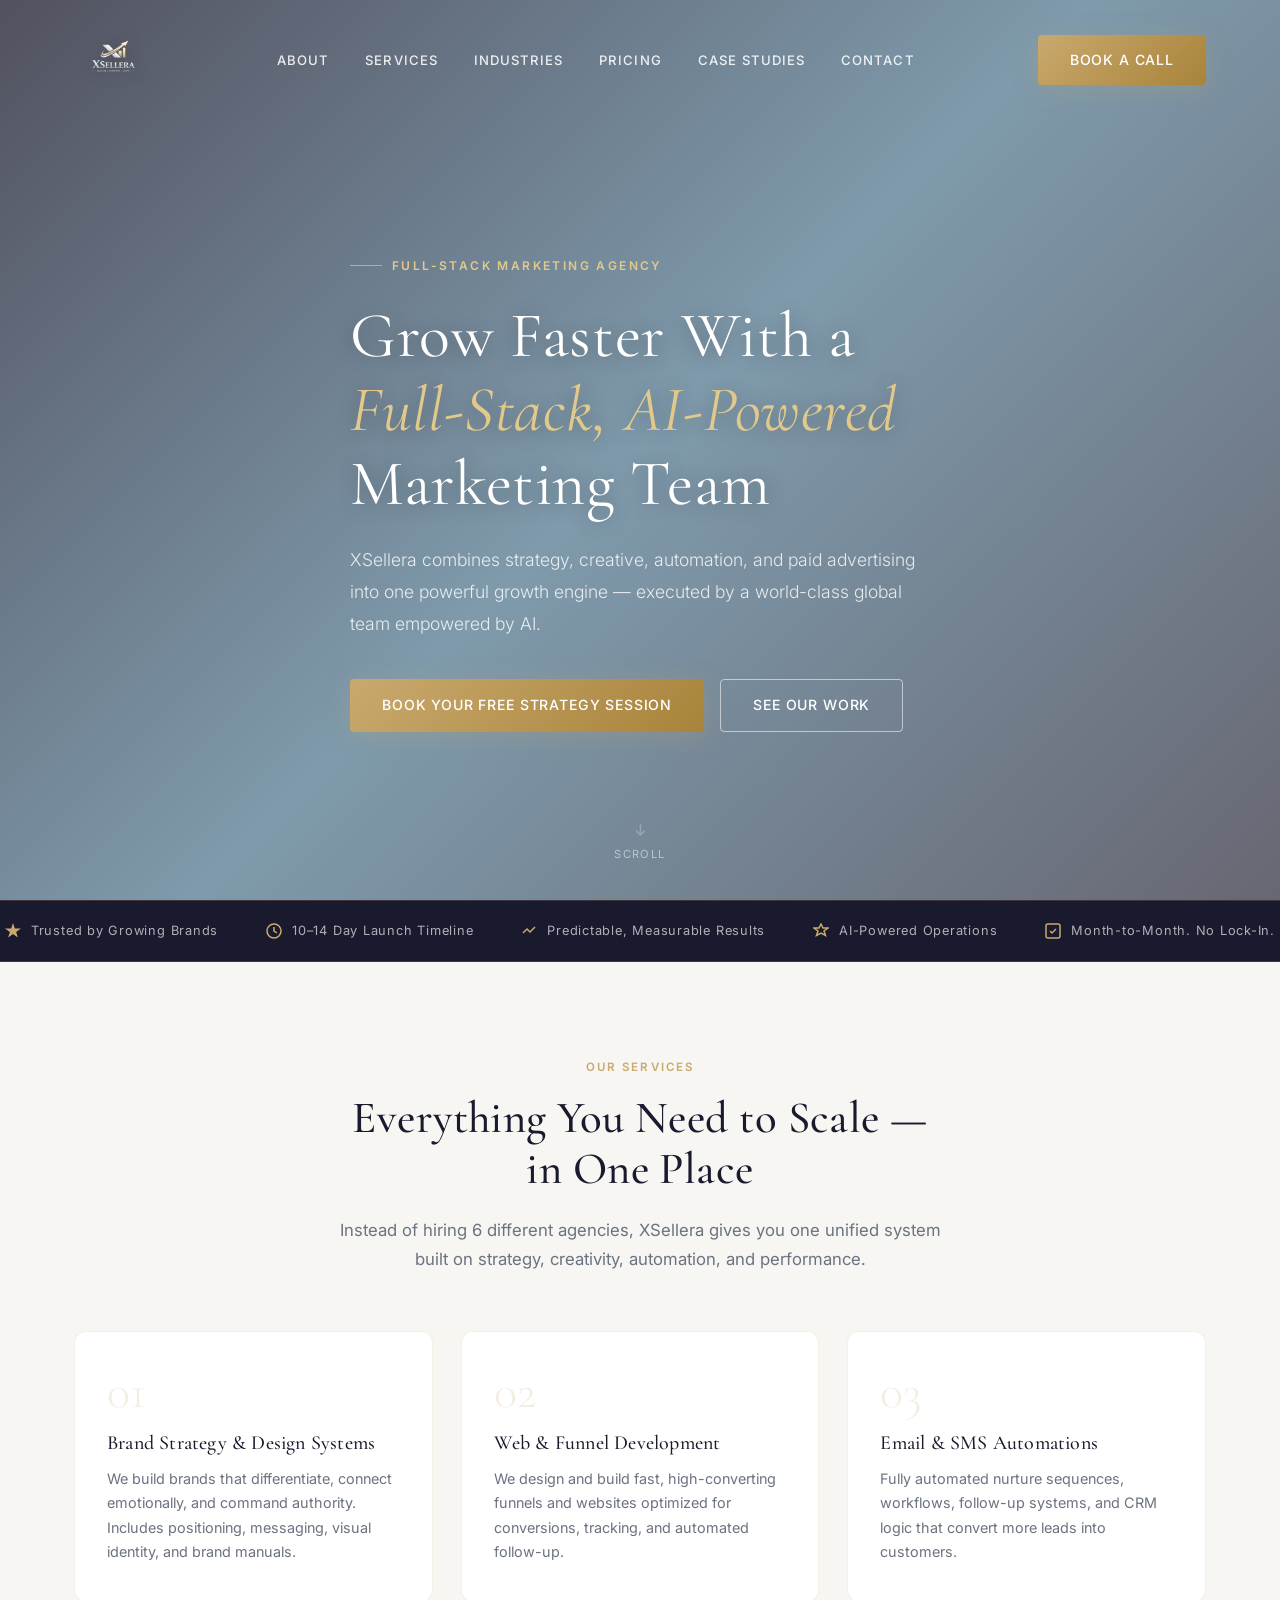
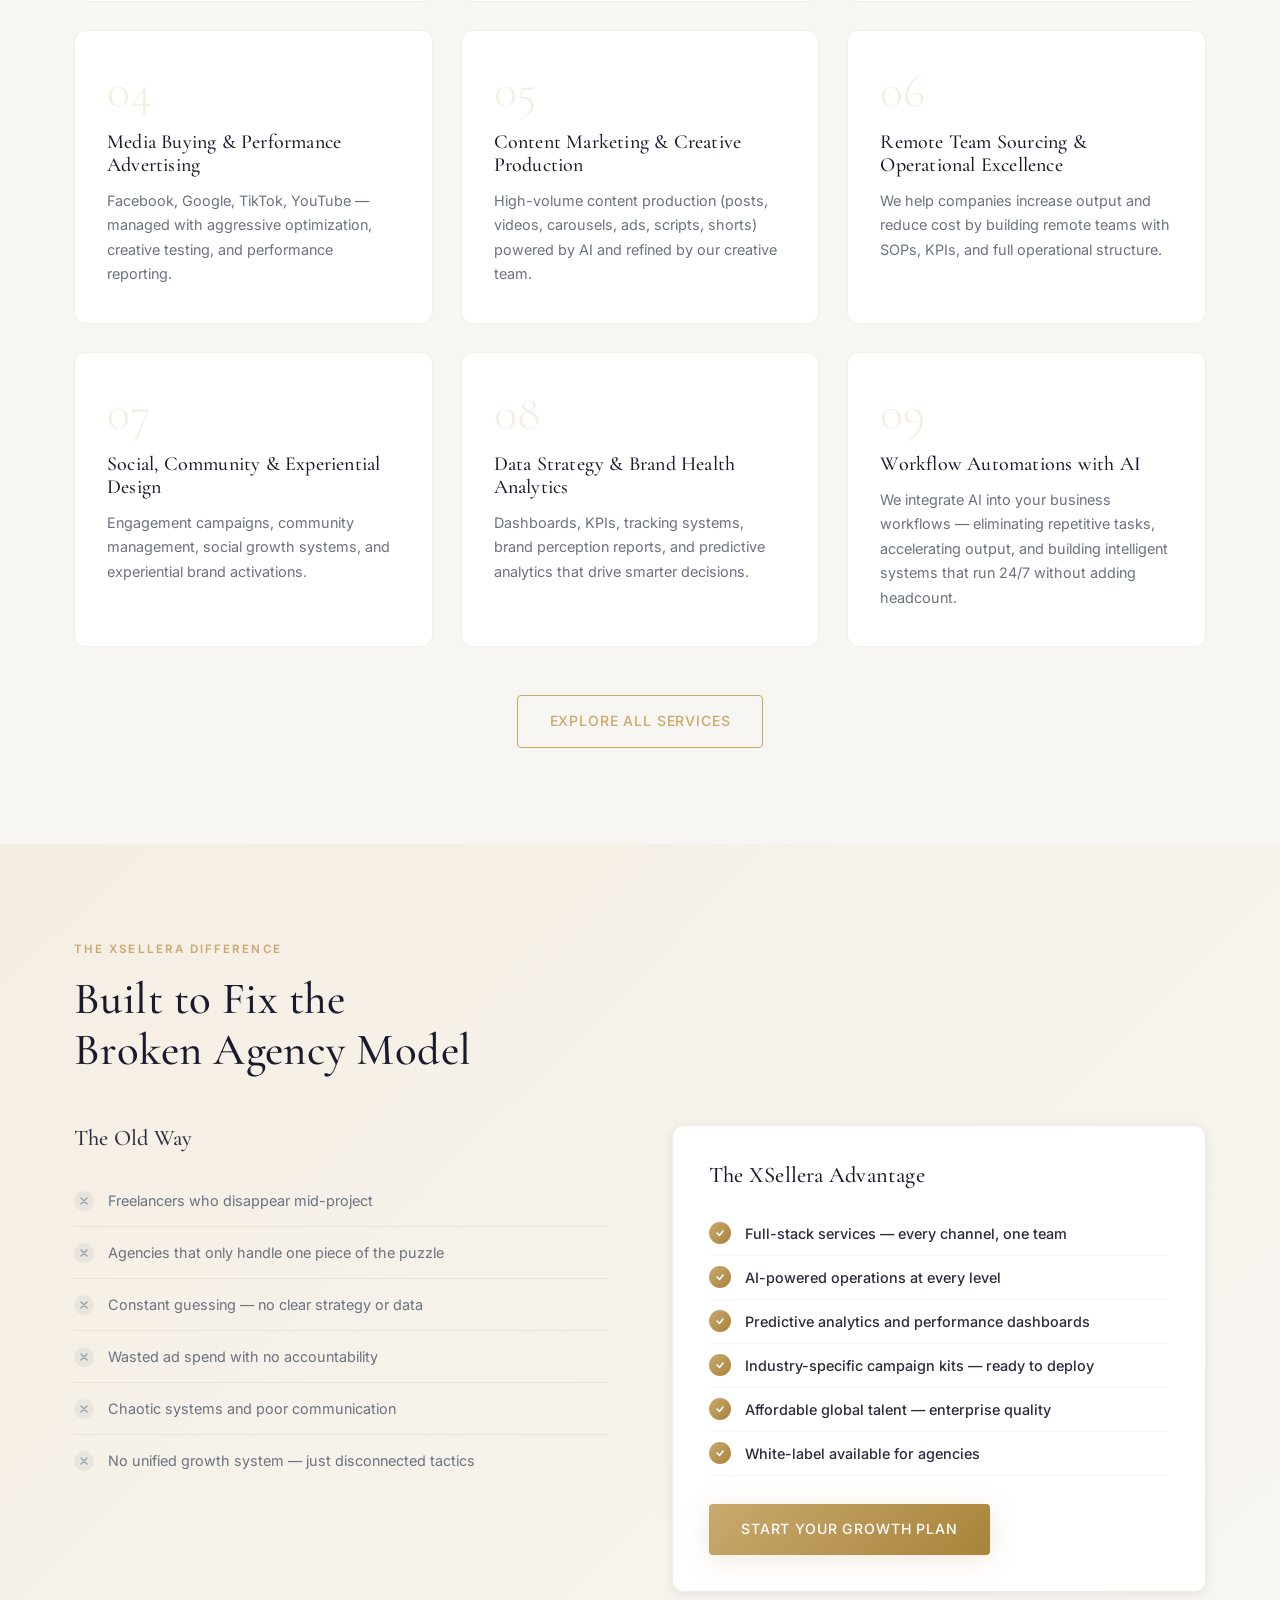
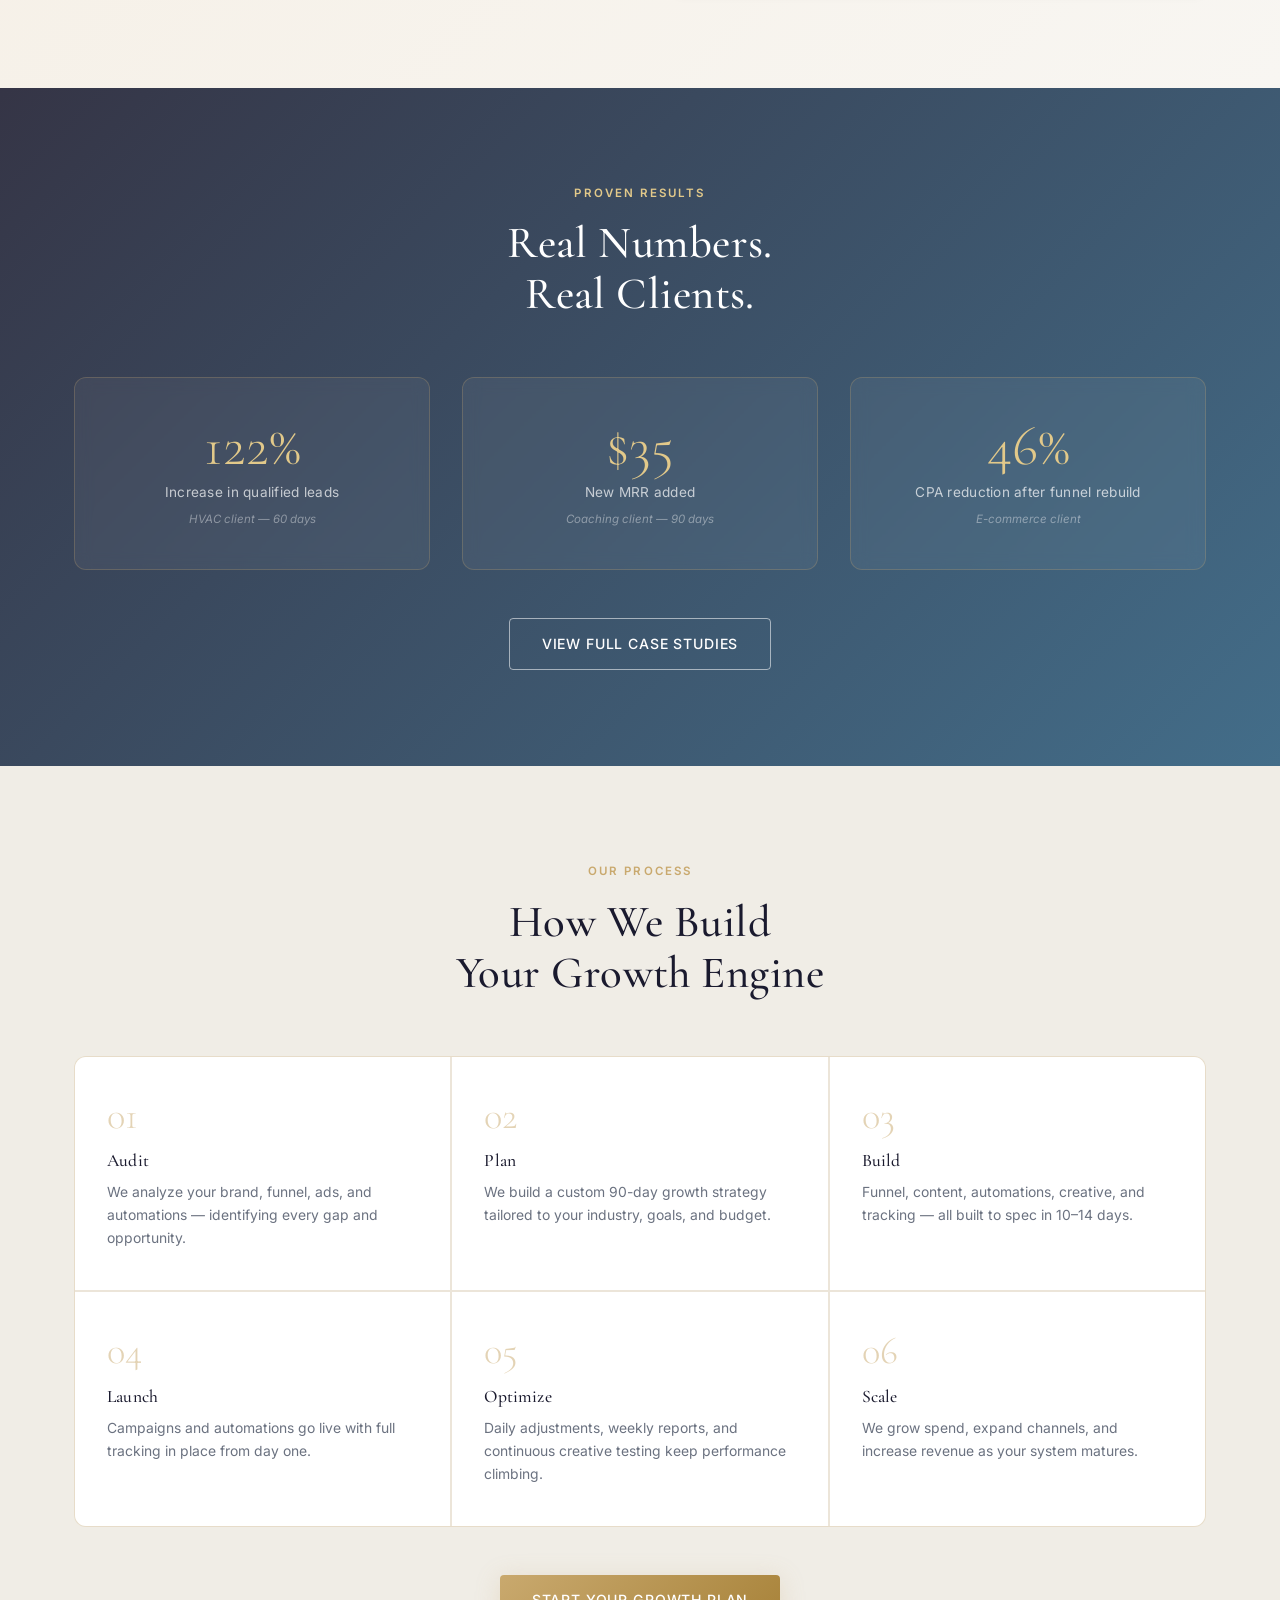
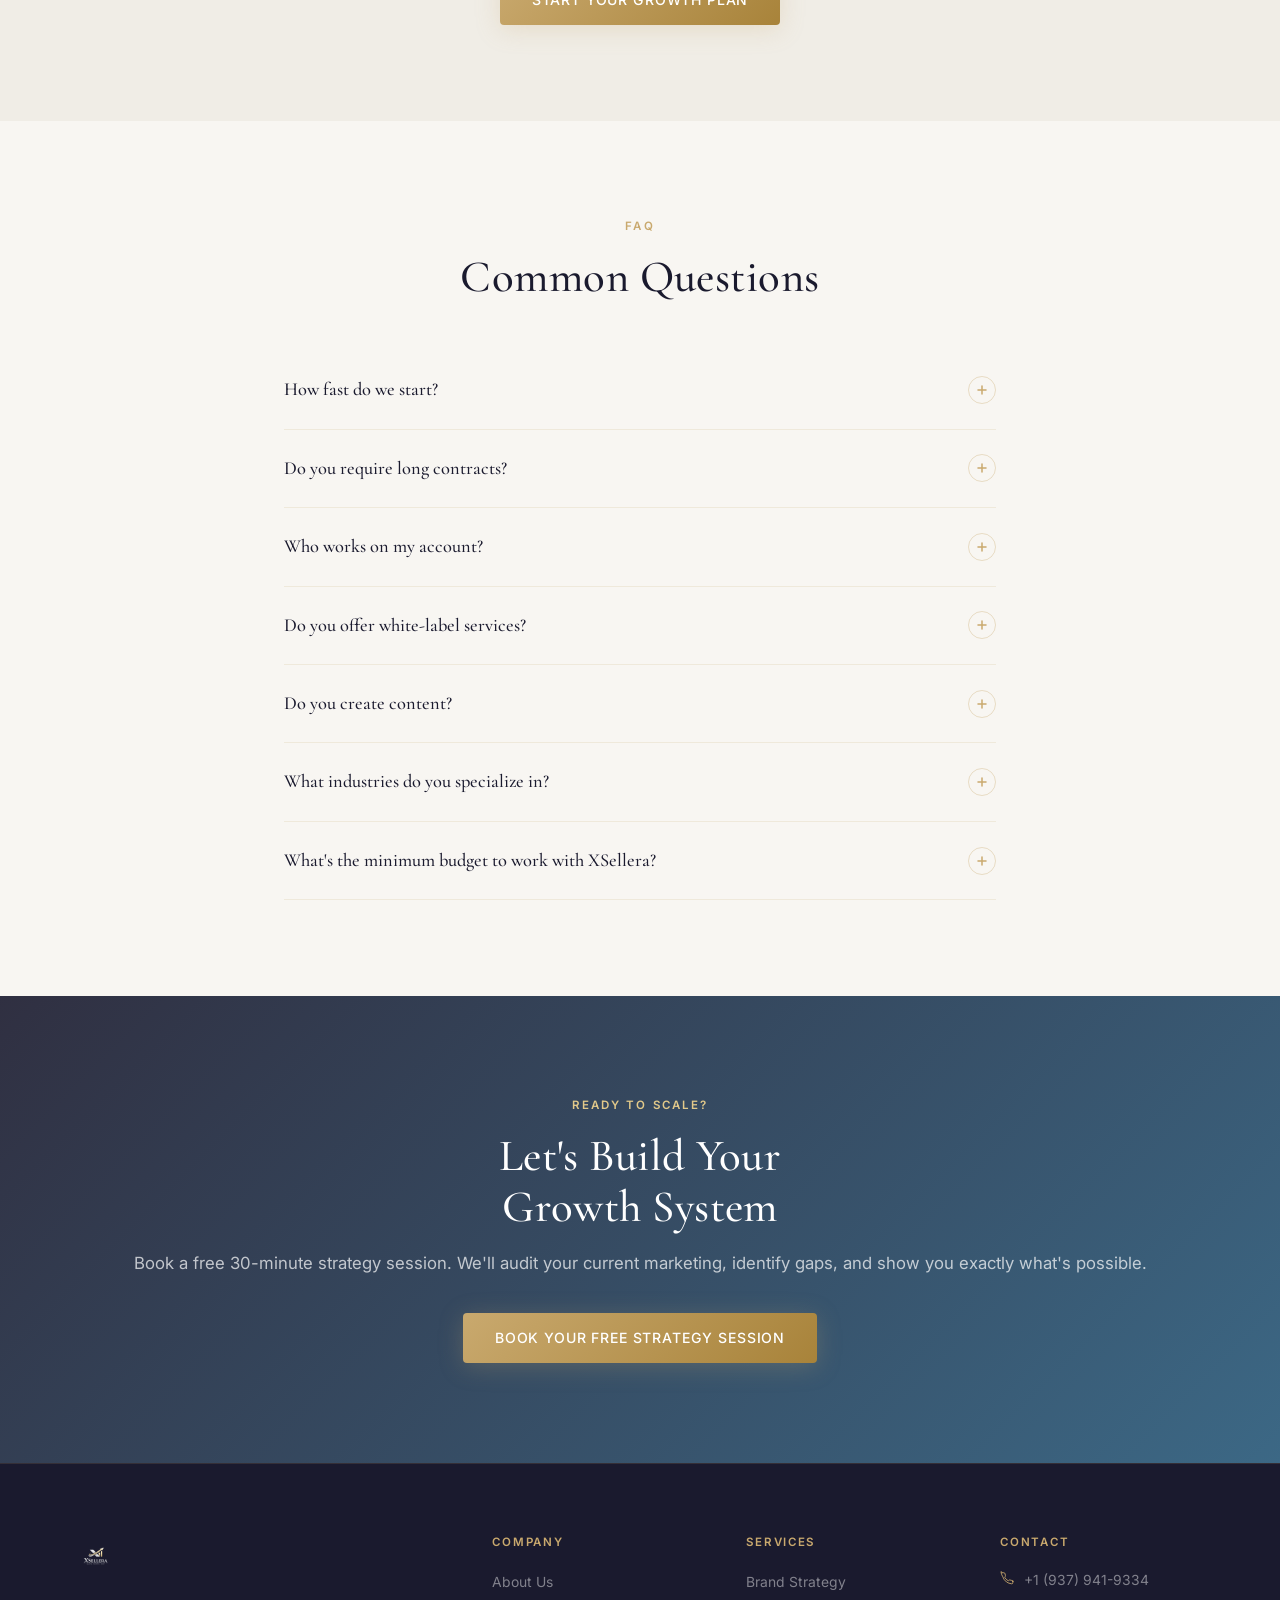
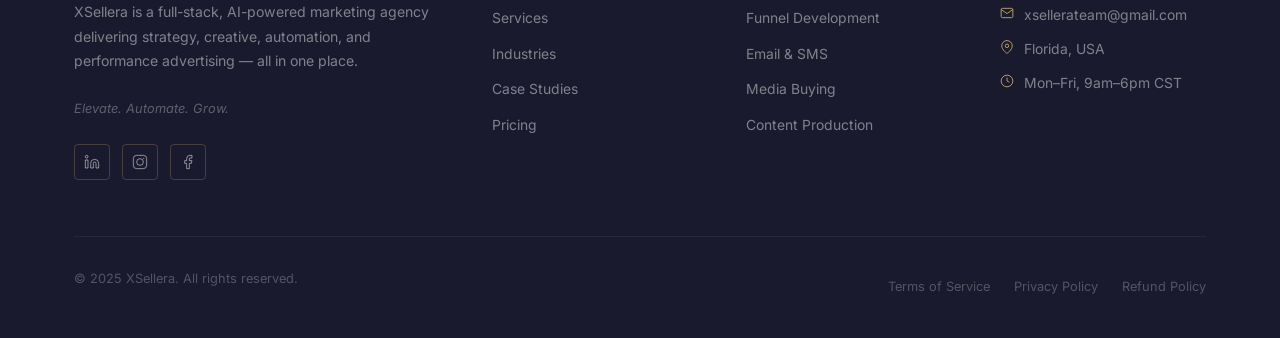
==== commit 721a7ca5: "Update team, add AI workflows service, change location to Florida" ====
--- a/index.html
+++ b/index.html
@@ -139,6 +139,11 @@
         <h3>Data Strategy &amp; Brand Health Analytics</h3>
         <p>Dashboards, KPIs, tracking systems, brand perception reports, and predictive analytics that drive smarter decisions.</p>
       </div>
+      <div class="service-card fade-up fade-up-delay-2">
+        <div class="service-number">09</div>
+        <h3>Workflow Automations with AI</h3>
+        <p>We integrate AI into your business workflows — eliminating repetitive tasks, accelerating output, and building intelligent systems that run 24/7 without adding headcount.</p>
+      </div>
     </div>
     <div class="text-center" style="margin-top: 48px;">
       <a href="services.html" class="btn btn-outline-gold">Explore All Services</a>
@@ -384,7 +389,7 @@
         </div>
         <div class="footer-contact-item">
           <svg width="14" height="14" viewBox="0 0 24 24" fill="none" stroke="currentColor" stroke-width="1.5"><path d="M21 10c0 7-9 13-9 13s-9-6-9-13a9 9 0 0118 0z"/><circle cx="12" cy="10" r="3"/></svg>
-          <span>Dallas, TX</span>
+          <span>Florida, USA</span>
         </div>
         <div class="footer-contact-item">
           <svg width="14" height="14" viewBox="0 0 24 24" fill="none" stroke="currentColor" stroke-width="1.5"><circle cx="12" cy="12" r="10"/><path d="M12 6v6l4 2"/></svg>
--- a/css/style.css
+++ b/css/style.css
@@ -220,13 +220,14 @@
 }
 
 .nav-logo img {
-  height: 48px;
+  height: 80px;
   width: auto;
   filter: drop-shadow(0 2px 8px rgba(0,0,0,0.25));
   transition: all var(--transition);
 }
 
 .nav.scrolled .nav-logo img {
+  height: 64px;
   filter: none;
 }
 
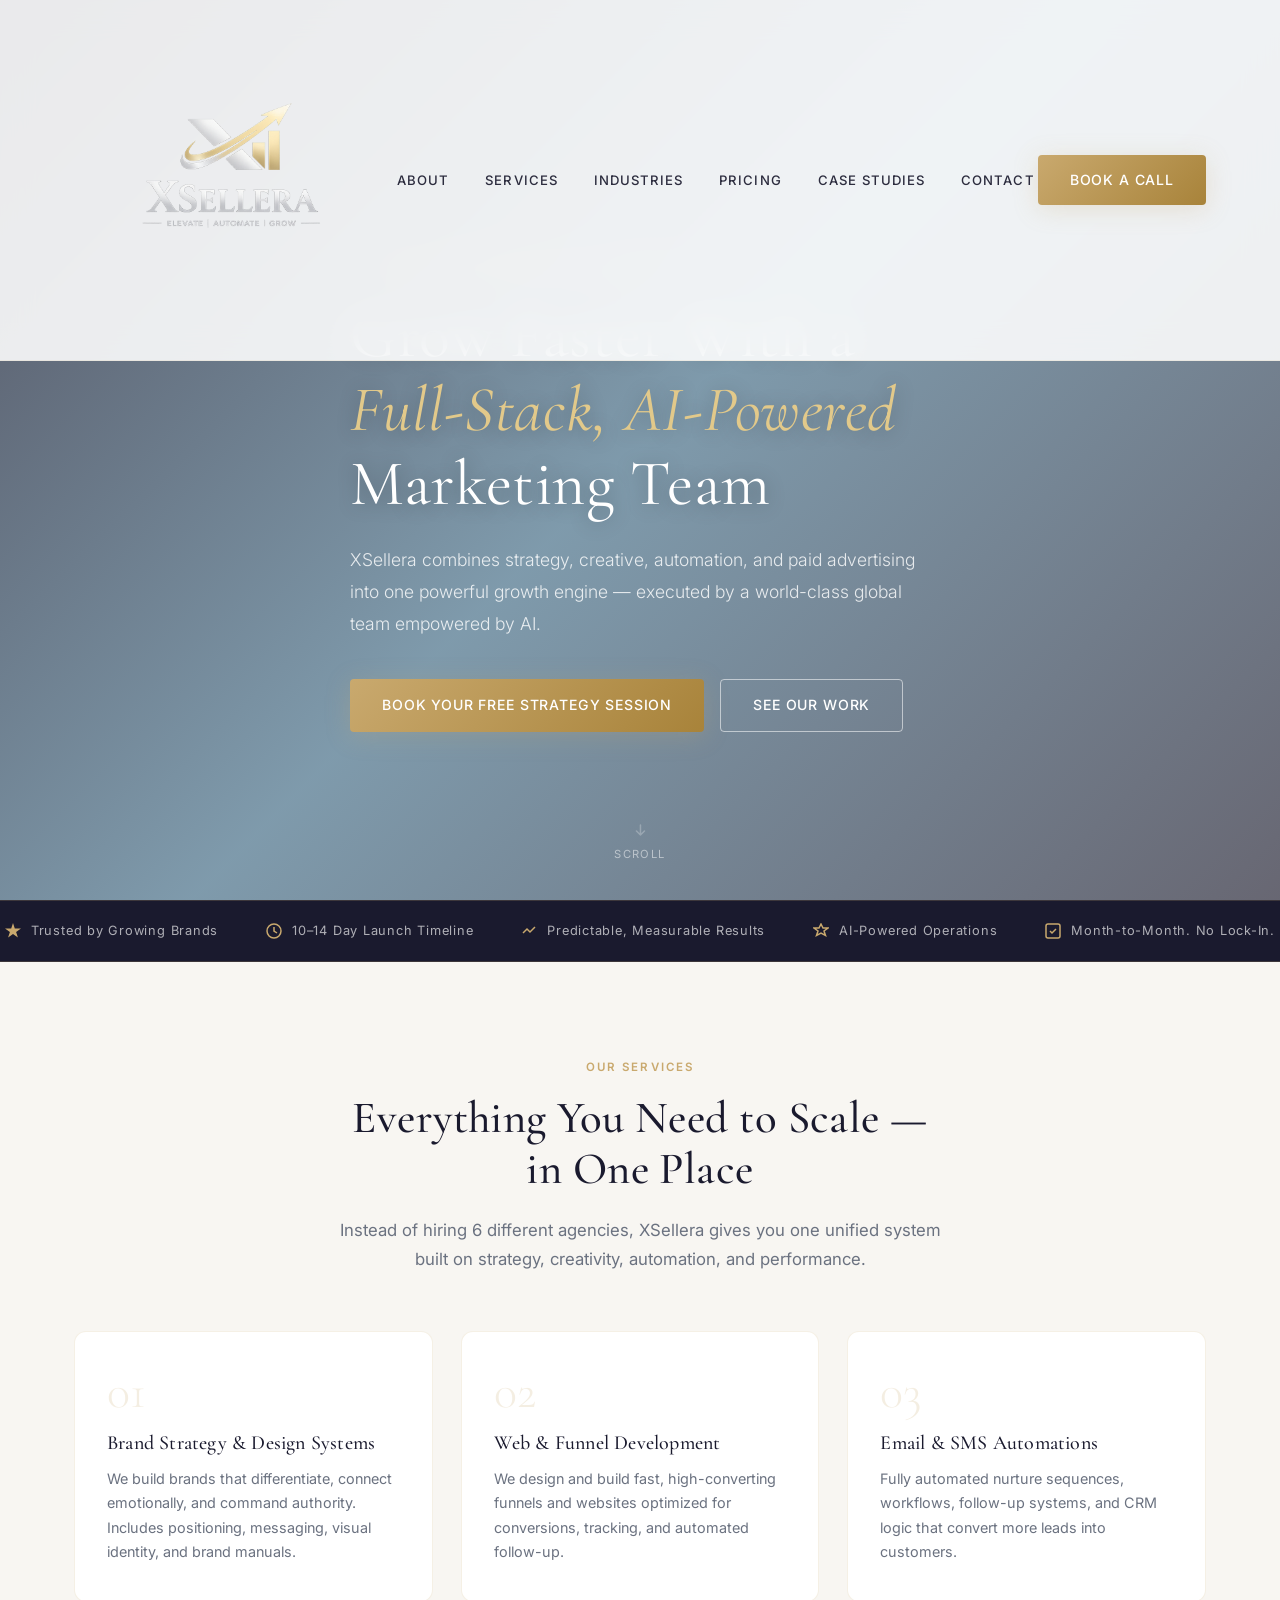
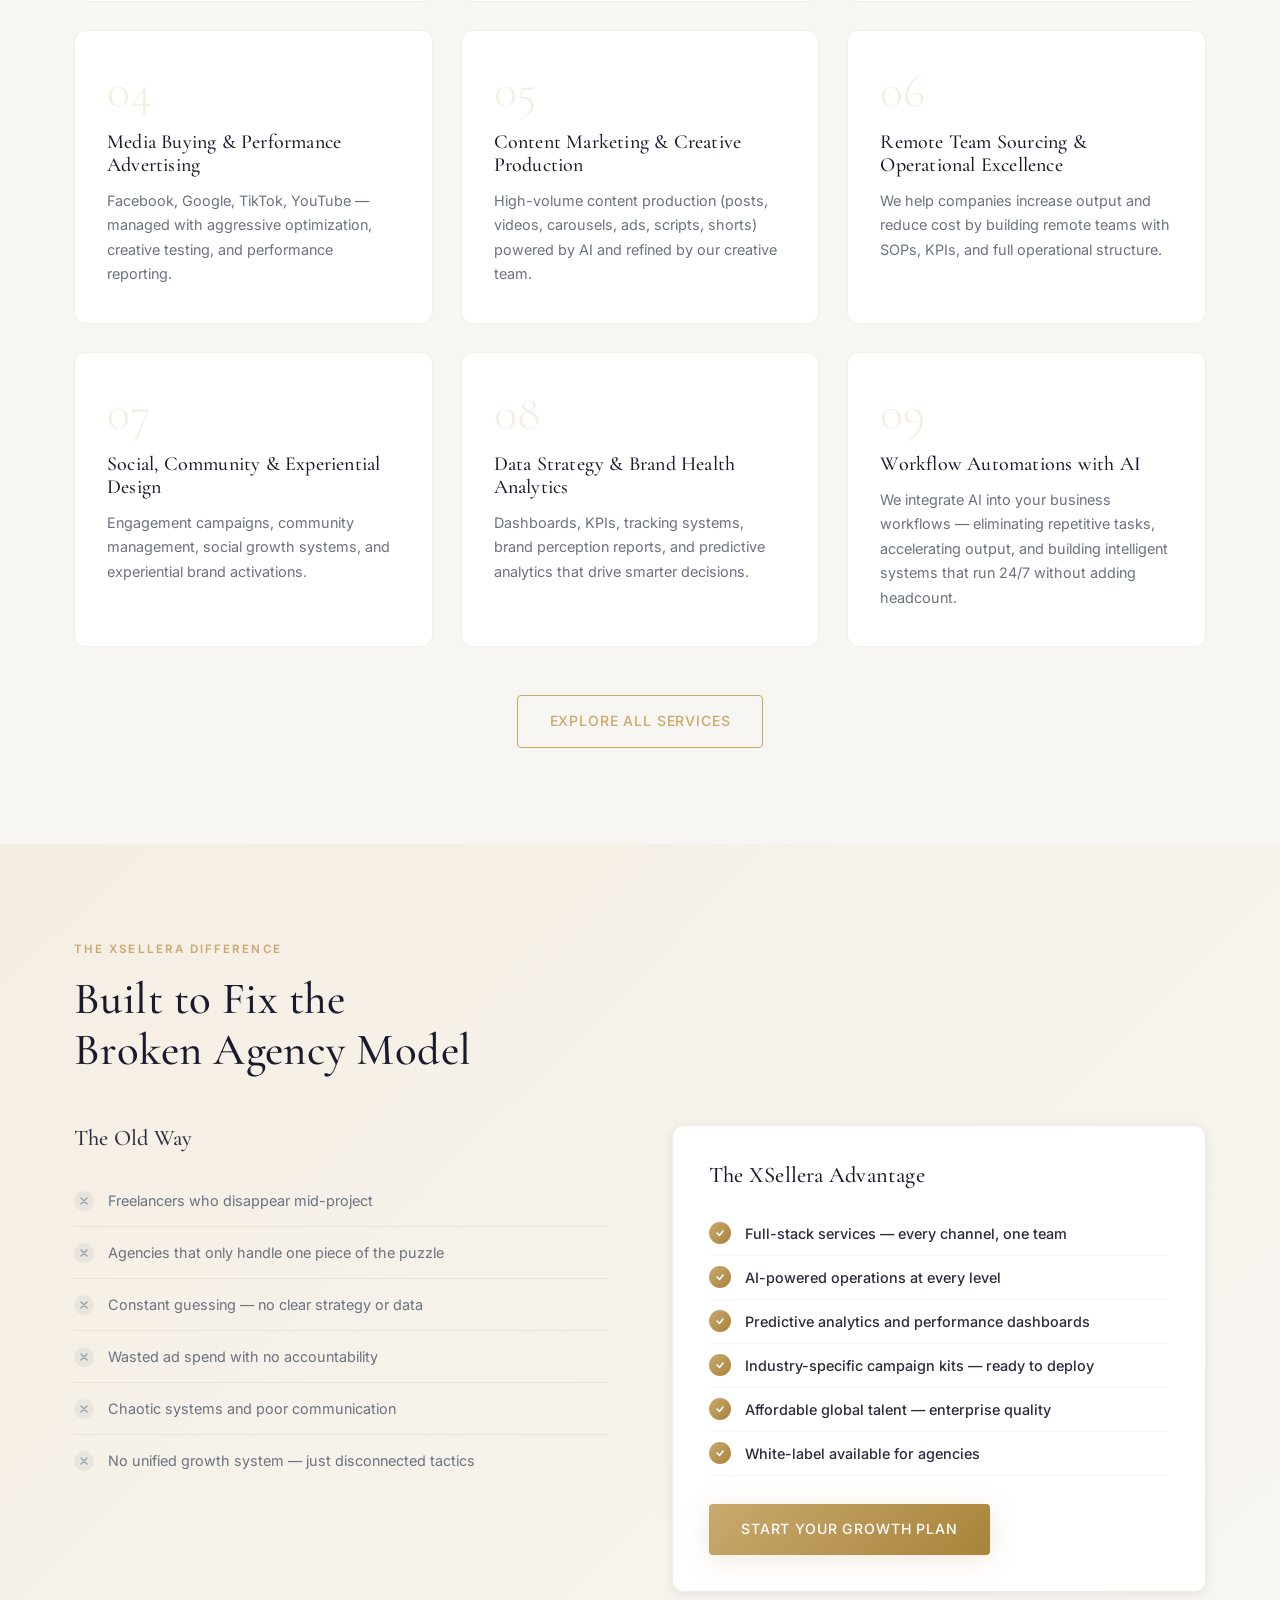
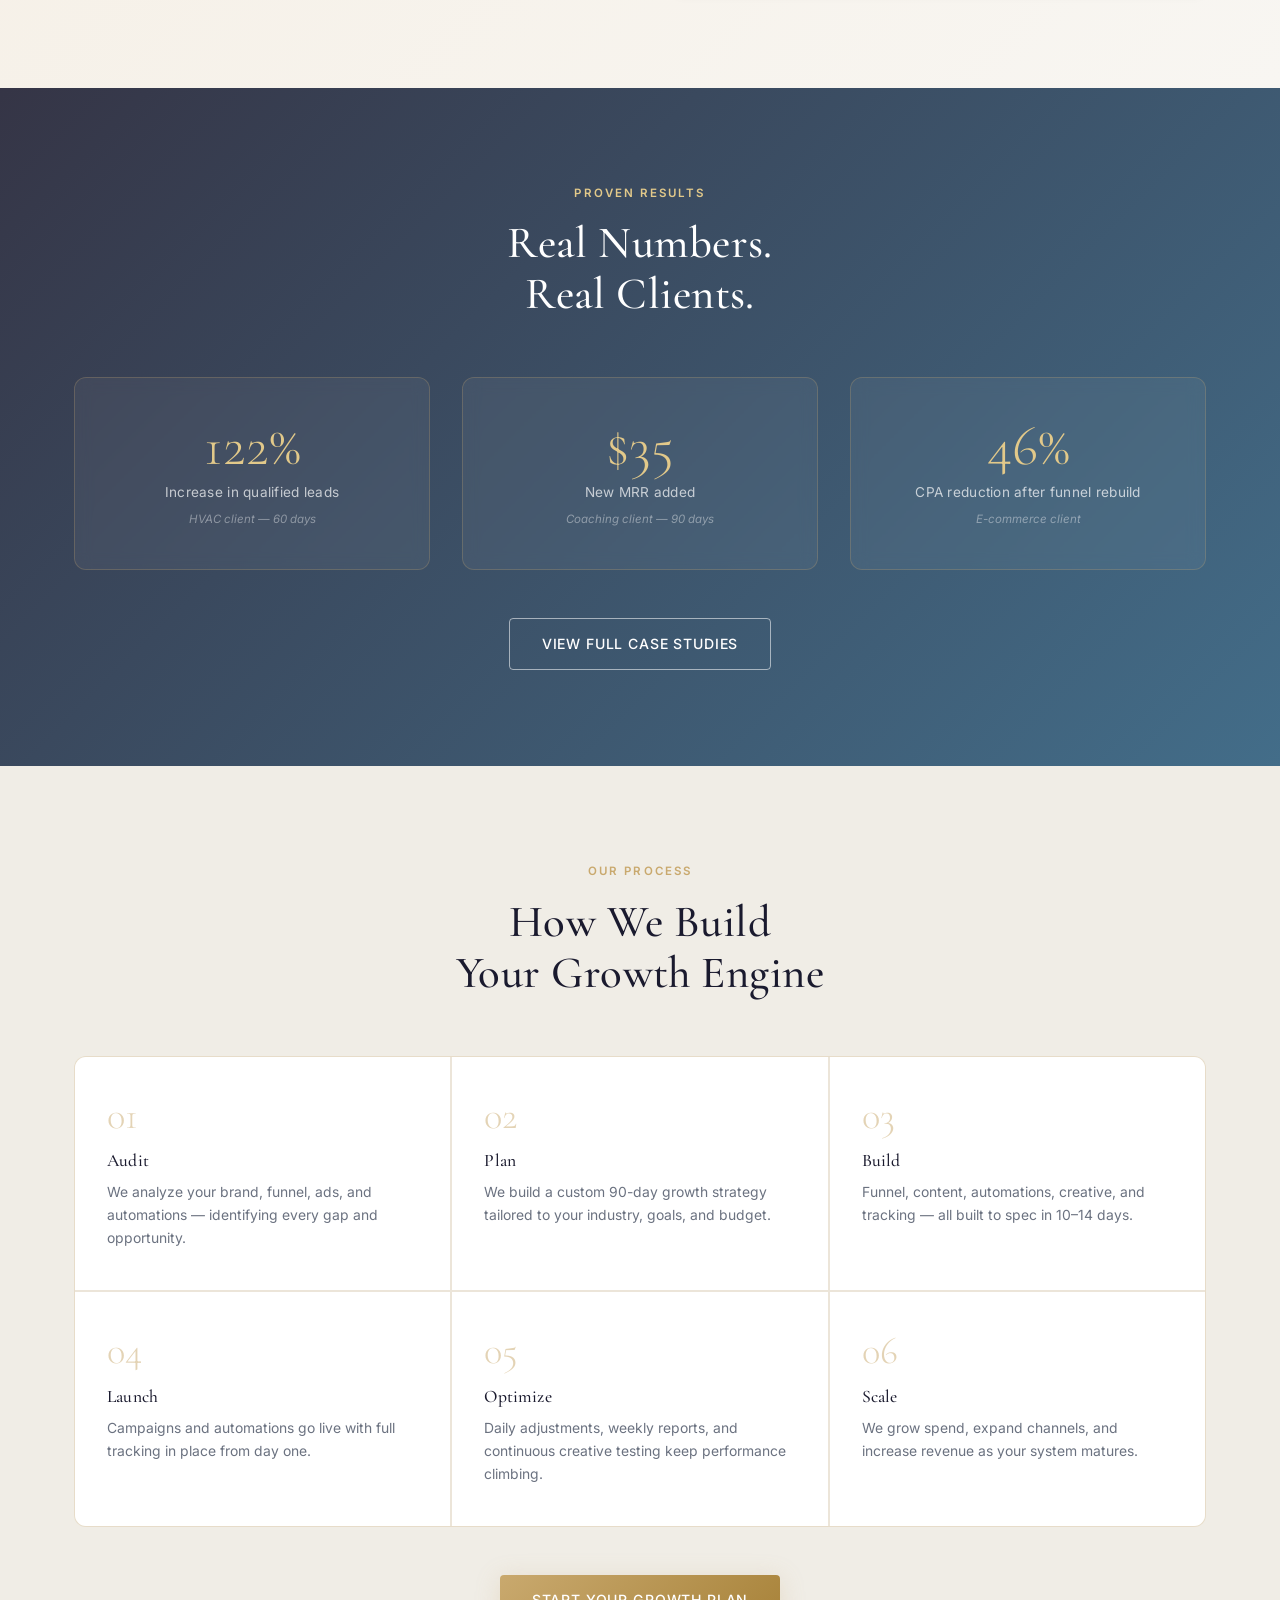
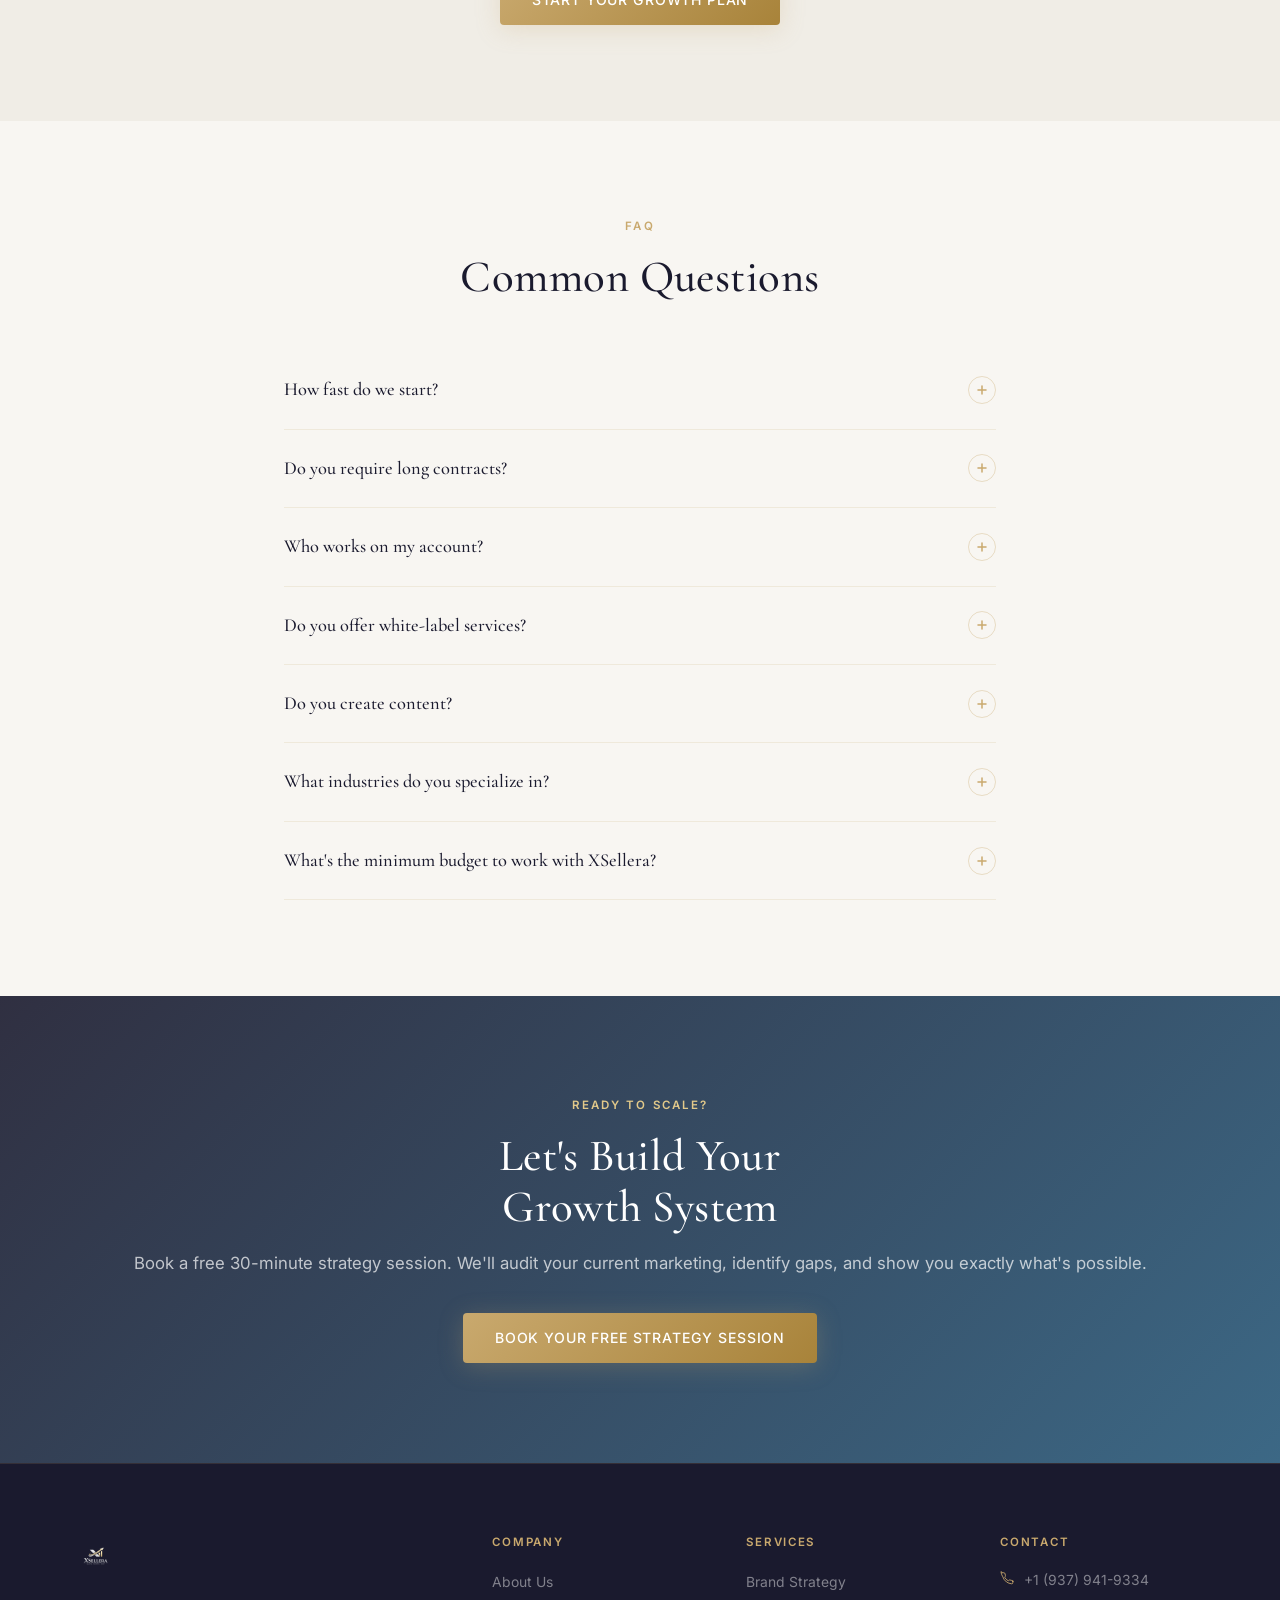
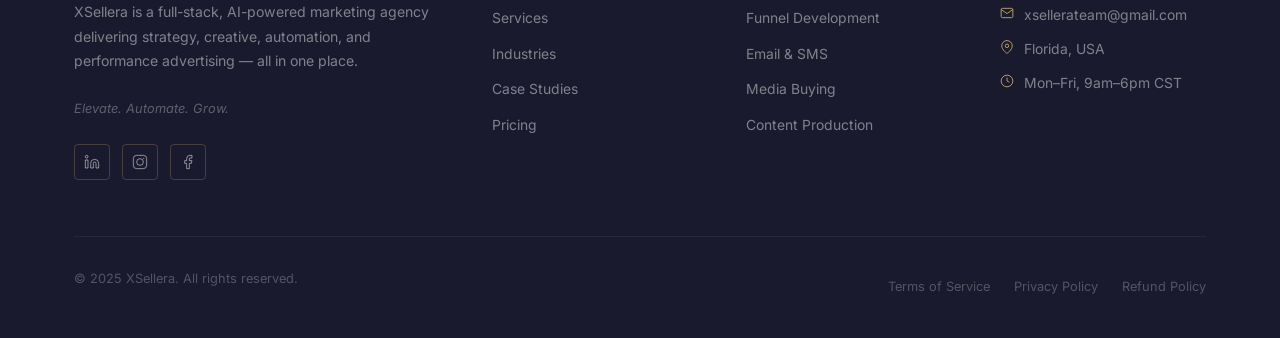
==== commit 47526c8b: "Force CSS cache refresh v3" ====
--- a/index.html
+++ b/index.html
@@ -5,7 +5,7 @@
   <meta name="viewport" content="width=device-width, initial-scale=1.0" />
   <title>XSellera — Elevate. Automate. Grow.</title>
   <meta name="description" content="XSellera combines strategy, creative, automation, and paid advertising into one powerful growth engine — executed by a world-class global team empowered by AI." />
-  <link rel="stylesheet" href="css/style.css" />
+  <link rel="stylesheet" href="css/style.css?v=3" />
   <link rel="icon" type="image/png" href="images/XSellera_logo2.png" />
 </head>
 <body>
--- a/css/style.css
+++ b/css/style.css
@@ -199,6 +199,10 @@
   z-index: 1000;
   padding: 20px 0;
   transition: all 0.4s ease;
+  background: rgba(255, 255, 255, 0.88);
+  backdrop-filter: blur(16px);
+  -webkit-backdrop-filter: blur(16px);
+  border-bottom: 1px solid rgba(201, 169, 110, 0.12);
 }
 
 .nav.scrolled {
@@ -220,15 +224,15 @@
 }
 
 .nav-logo img {
-  height: 80px;
+  height: 320px;
   width: auto;
-  filter: drop-shadow(0 2px 8px rgba(0,0,0,0.25));
+  mix-blend-mode: multiply;
   transition: all var(--transition);
 }
 
 .nav.scrolled .nav-logo img {
-  height: 64px;
-  filter: none;
+  height: 100px;
+  mix-blend-mode: multiply;
 }
 
 .nav-links {
@@ -242,7 +246,7 @@
   font-weight: 500;
   letter-spacing: 0.08em;
   text-transform: uppercase;
-  color: rgba(255,255,255,0.88);
+  color: var(--dark-mid);
   transition: color var(--transition);
   position: relative;
 }
@@ -259,7 +263,7 @@
 }
 
 .nav-links a:hover::after { width: 100%; }
-.nav-links a:hover { color: var(--white); }
+.nav-links a:hover { color: var(--gold-dark); }
 
 .nav.scrolled .nav-links a {
   color: var(--dark-mid);
@@ -286,7 +290,7 @@
   display: block;
   width: 24px;
   height: 2px;
-  background: var(--white);
+  background: var(--dark);
   transition: all var(--transition);
   border-radius: 2px;
 }
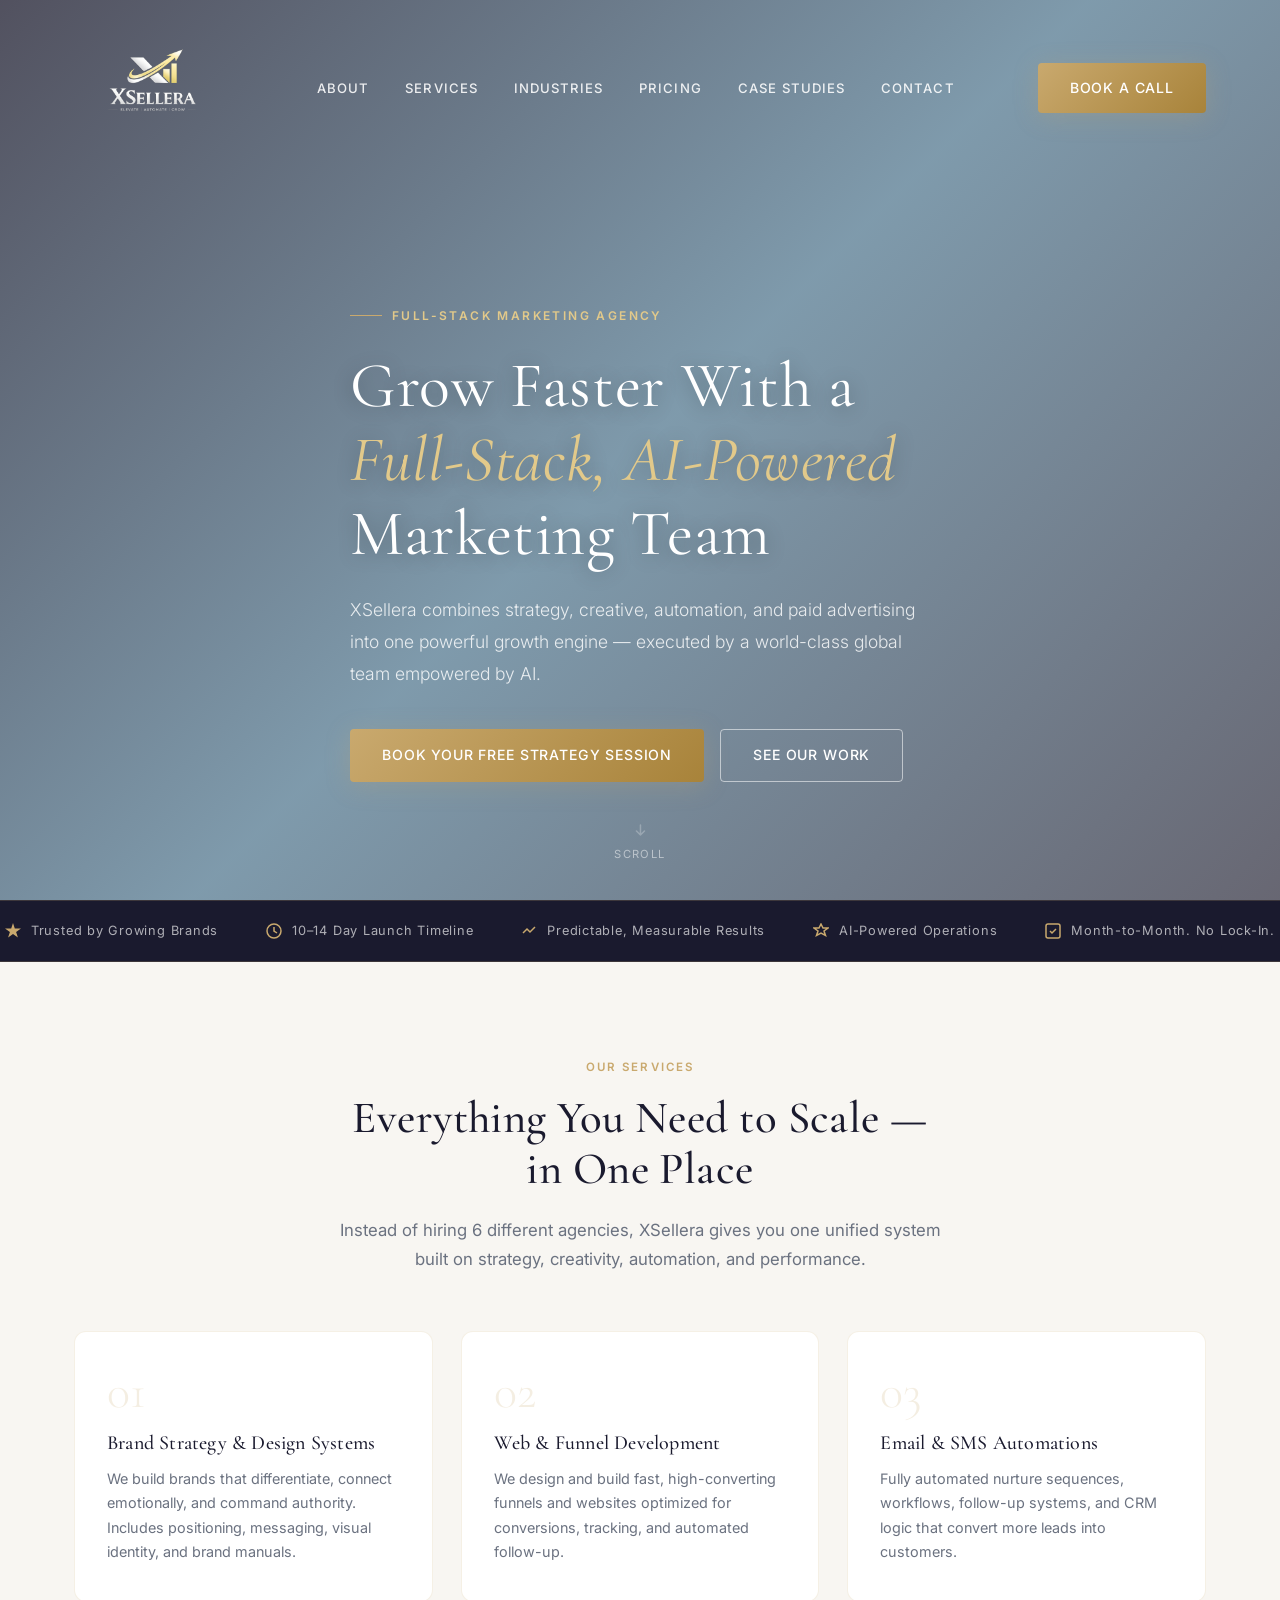
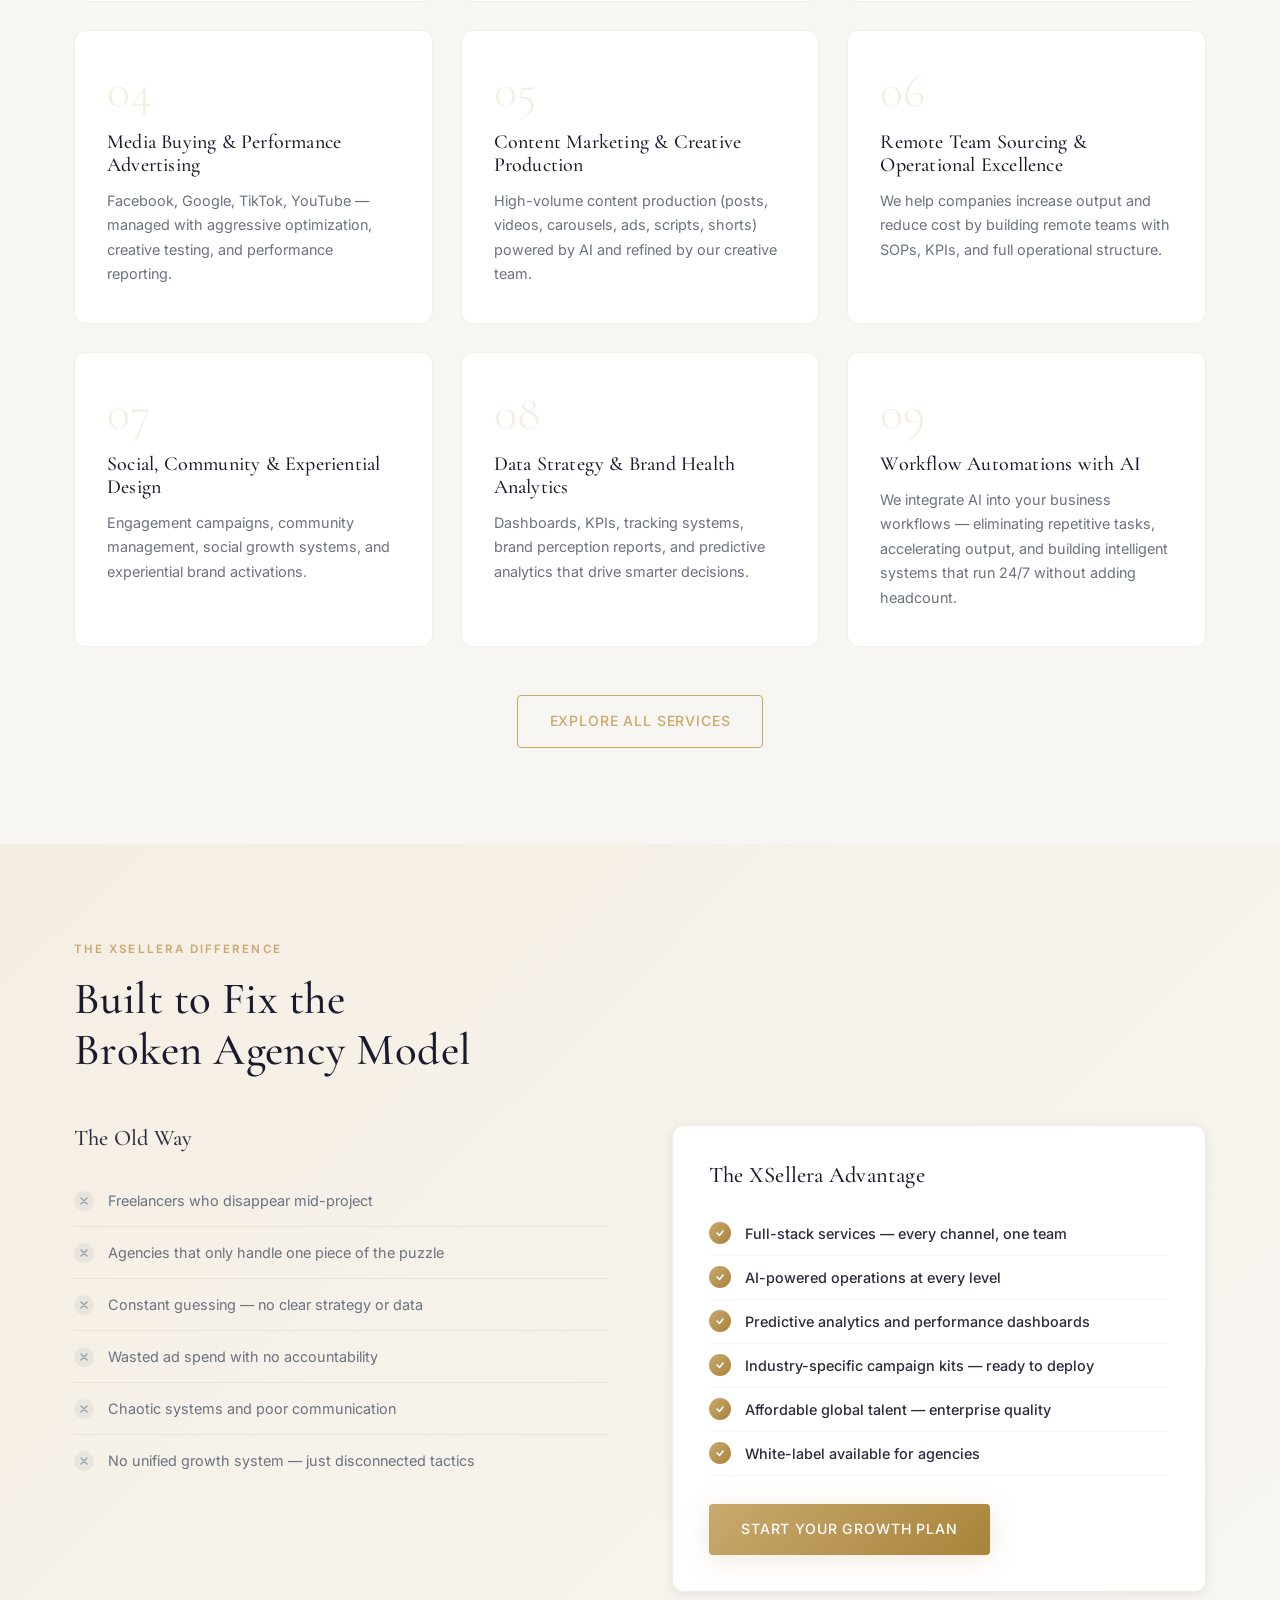
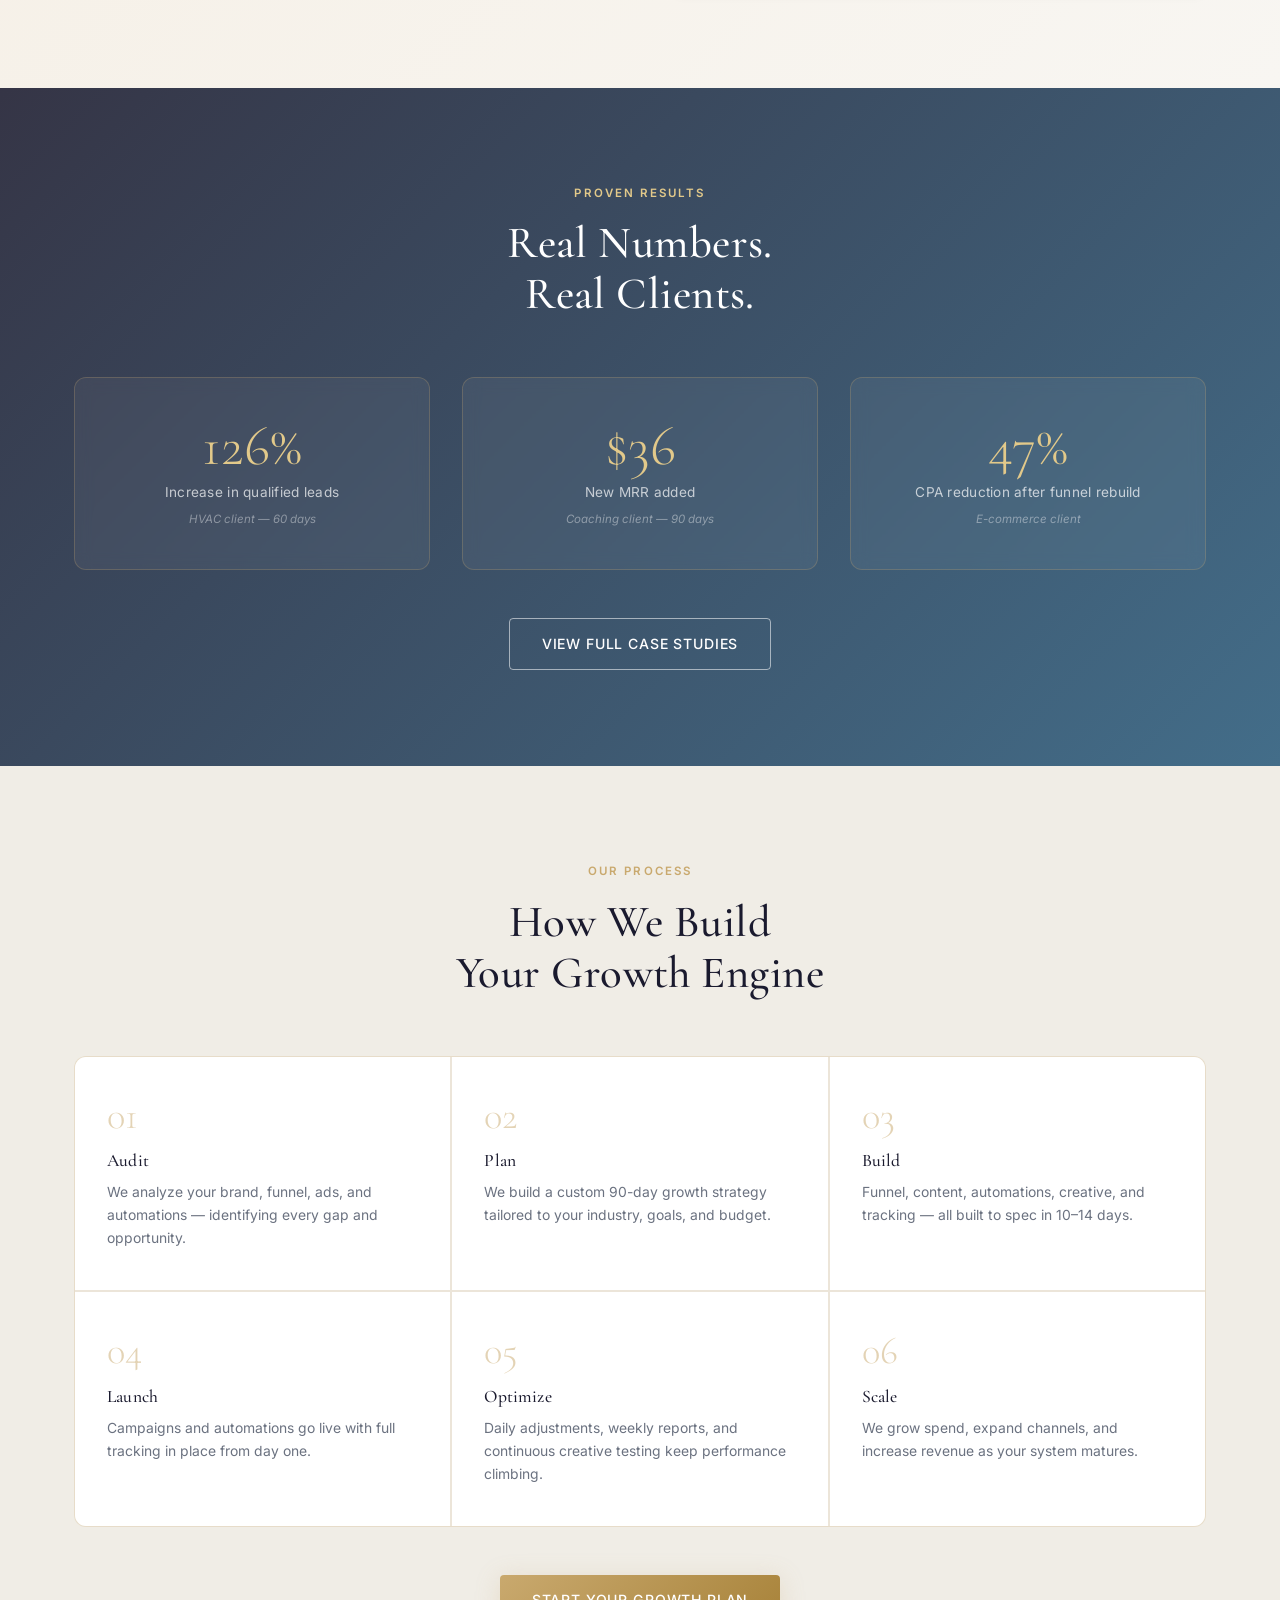
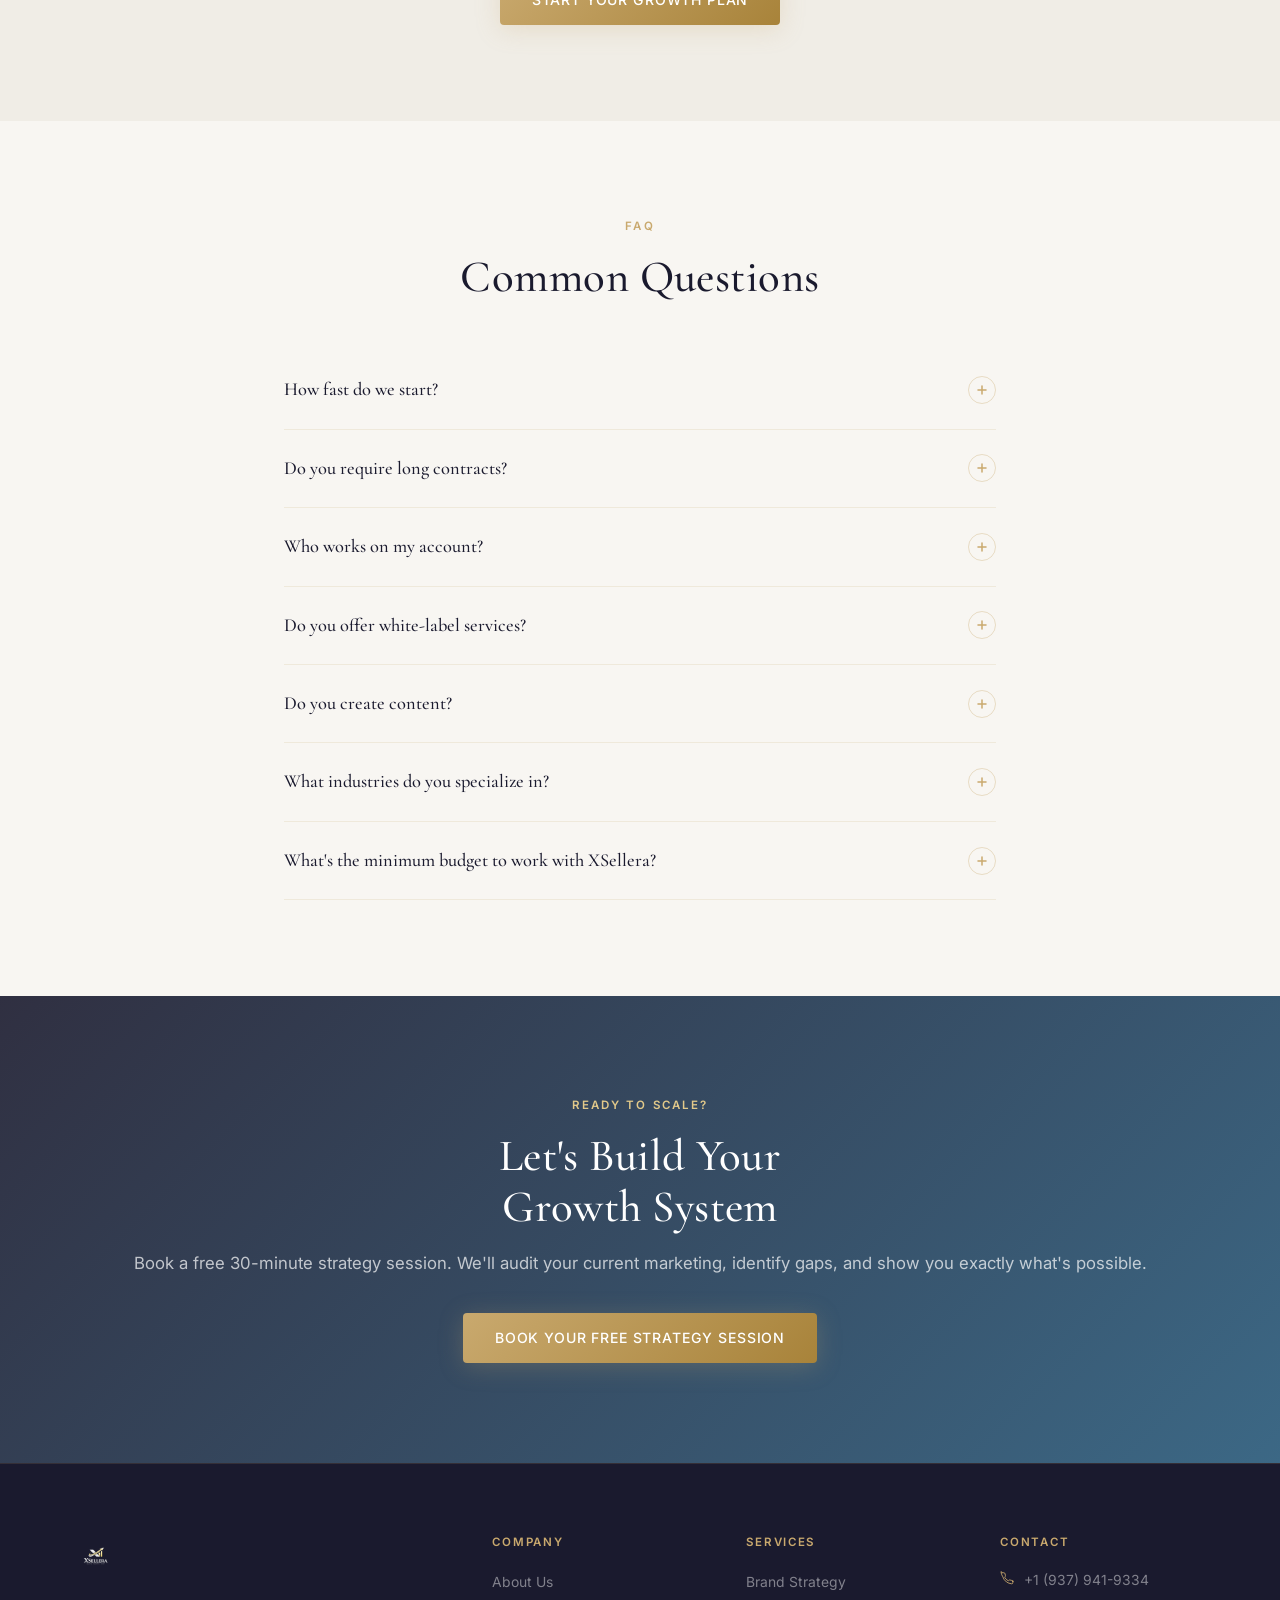
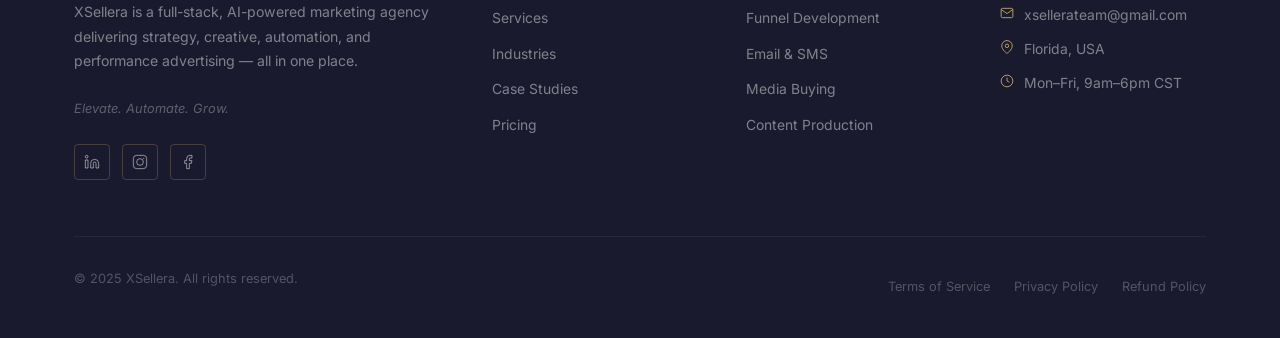
==== commit ec7a2c8e: "Use transparent logo, restore hero, fix nav v4" ====
--- a/index.html
+++ b/index.html
@@ -6,7 +6,7 @@
   <title>XSellera — Elevate. Automate. Grow.</title>
   <meta name="description" content="XSellera combines strategy, creative, automation, and paid advertising into one powerful growth engine — executed by a world-class global team empowered by AI." />
   <link rel="stylesheet" href="css/style.css?v=3" />
-  <link rel="icon" type="image/png" href="images/XSellera_logo2.png" />
+  <link rel="icon" type="image/png" href="images/xsellera-logo.png" />
 </head>
 <body>
 
@@ -14,7 +14,7 @@
 <nav class="nav" id="nav">
   <div class="nav-inner">
     <a href="index.html" class="nav-logo">
-      <img src="images/XSellera_logo2.png" alt="XSellera" />
+      <img src="images/xsellera-logo.png" alt="XSellera" />
     </a>
     <div class="nav-links">
       <a href="about.html">About</a>
@@ -348,7 +348,7 @@
   <div class="container">
     <div class="footer-grid">
       <div class="footer-brand">
-        <img src="images/XSellera_logo2.png" alt="XSellera" />
+        <img src="images/xsellera-logo.png" alt="XSellera" />
         <p>XSellera is a full-stack, AI-powered marketing agency delivering strategy, creative, automation, and performance advertising — all in one place.</p>
         <p style="font-size:0.8rem; color: rgba(255,255,255,0.3); font-style:italic;">Elevate. Automate. Grow.</p>
         <div class="footer-social" style="margin-top: 16px;">
--- a/css/style.css
+++ b/css/style.css
@@ -197,12 +197,8 @@
   left: 0;
   right: 0;
   z-index: 1000;
-  padding: 20px 0;
+  padding: 8px 0;
   transition: all 0.4s ease;
-  background: rgba(255, 255, 255, 0.88);
-  backdrop-filter: blur(16px);
-  -webkit-backdrop-filter: blur(16px);
-  border-bottom: 1px solid rgba(201, 169, 110, 0.12);
 }
 
 .nav.scrolled {
@@ -224,15 +220,13 @@
 }
 
 .nav-logo img {
-  height: 320px;
+  height: 160px;
   width: auto;
-  mix-blend-mode: multiply;
   transition: all var(--transition);
 }
 
 .nav.scrolled .nav-logo img {
-  height: 100px;
-  mix-blend-mode: multiply;
+  height: 80px;
 }
 
 .nav-links {
@@ -246,7 +240,7 @@
   font-weight: 500;
   letter-spacing: 0.08em;
   text-transform: uppercase;
-  color: var(--dark-mid);
+  color: rgba(255,255,255,0.88);
   transition: color var(--transition);
   position: relative;
 }
@@ -263,7 +257,7 @@
 }
 
 .nav-links a:hover::after { width: 100%; }
-.nav-links a:hover { color: var(--gold-dark); }
+.nav-links a:hover { color: var(--white); }
 
 .nav.scrolled .nav-links a {
   color: var(--dark-mid);
@@ -290,7 +284,7 @@
   display: block;
   width: 24px;
   height: 2px;
-  background: var(--dark);
+  background: var(--white);
   transition: all var(--transition);
   border-radius: 2px;
 }
@@ -379,7 +373,7 @@
   max-width: 1180px;
   margin: 0 auto;
   padding: 0 24px;
-  padding-top: 80px;
+  padding-top: 180px;
 }
 
 .hero-tag {
